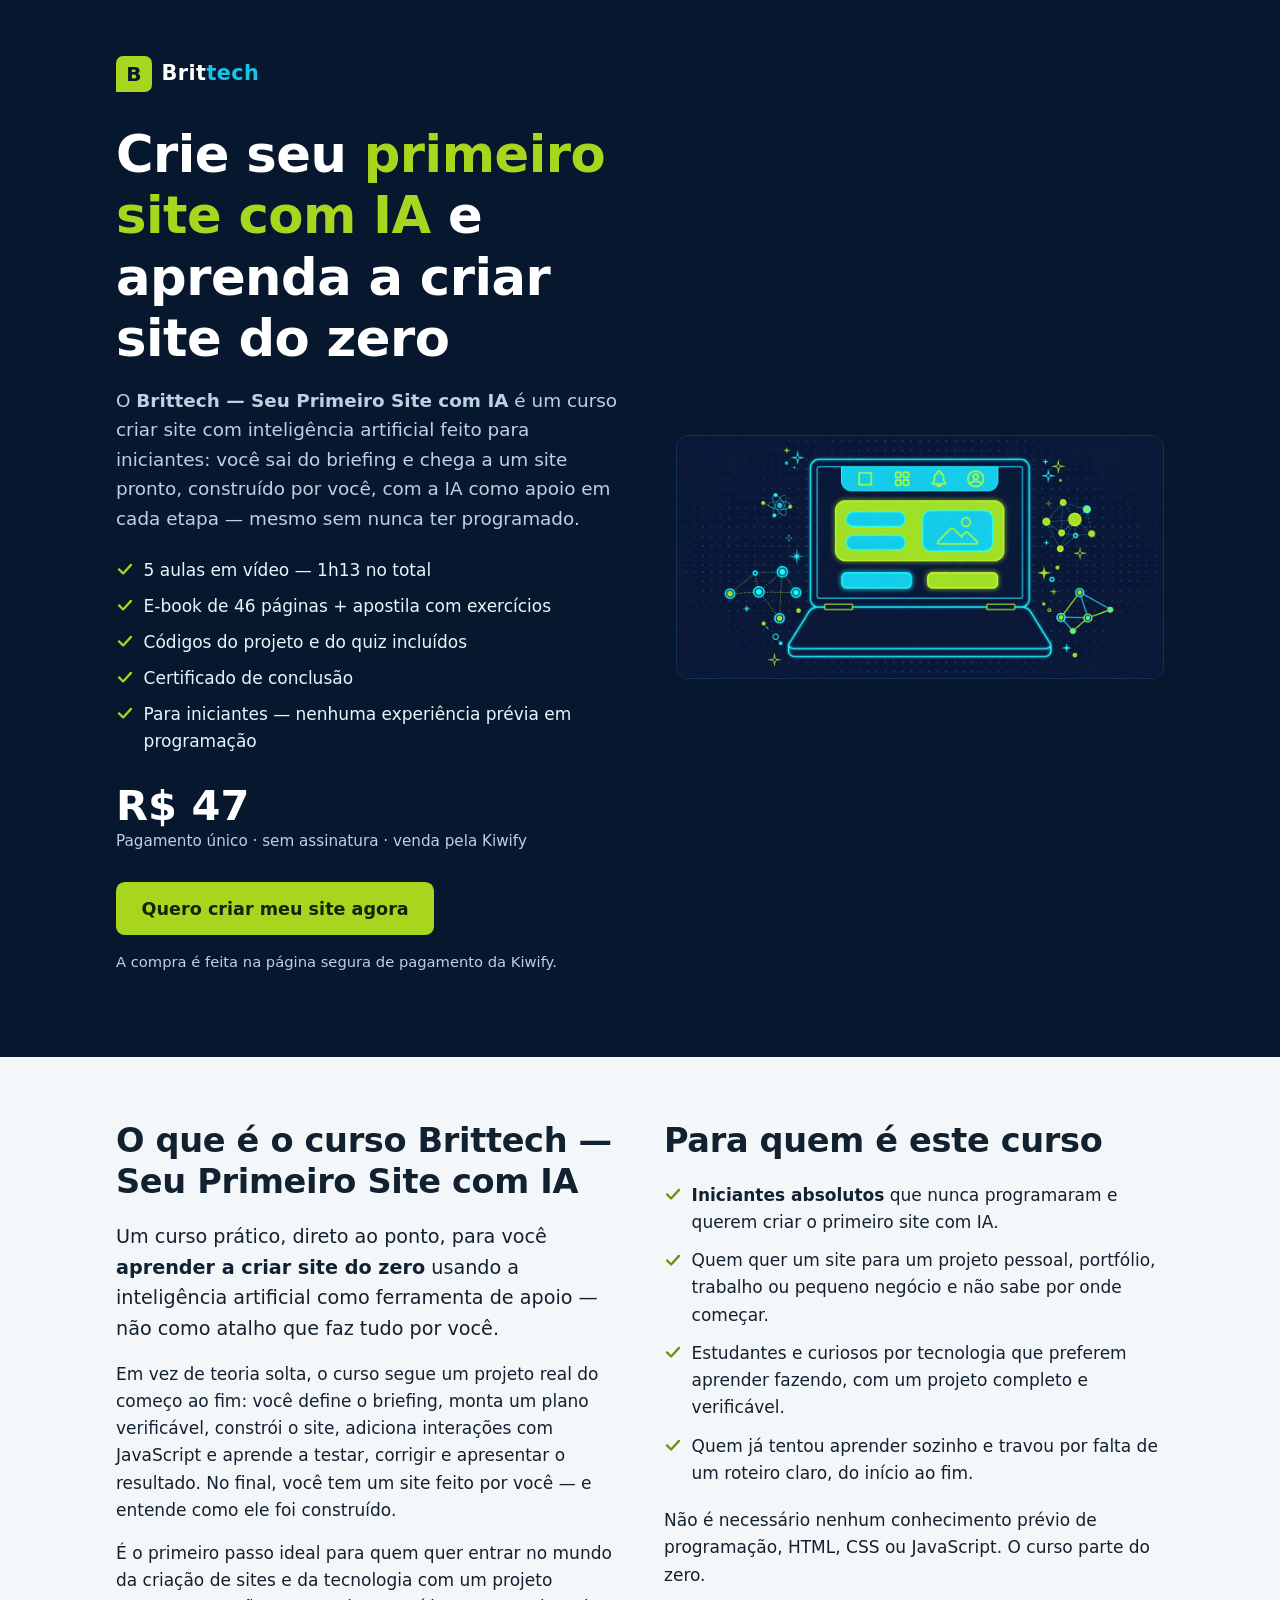
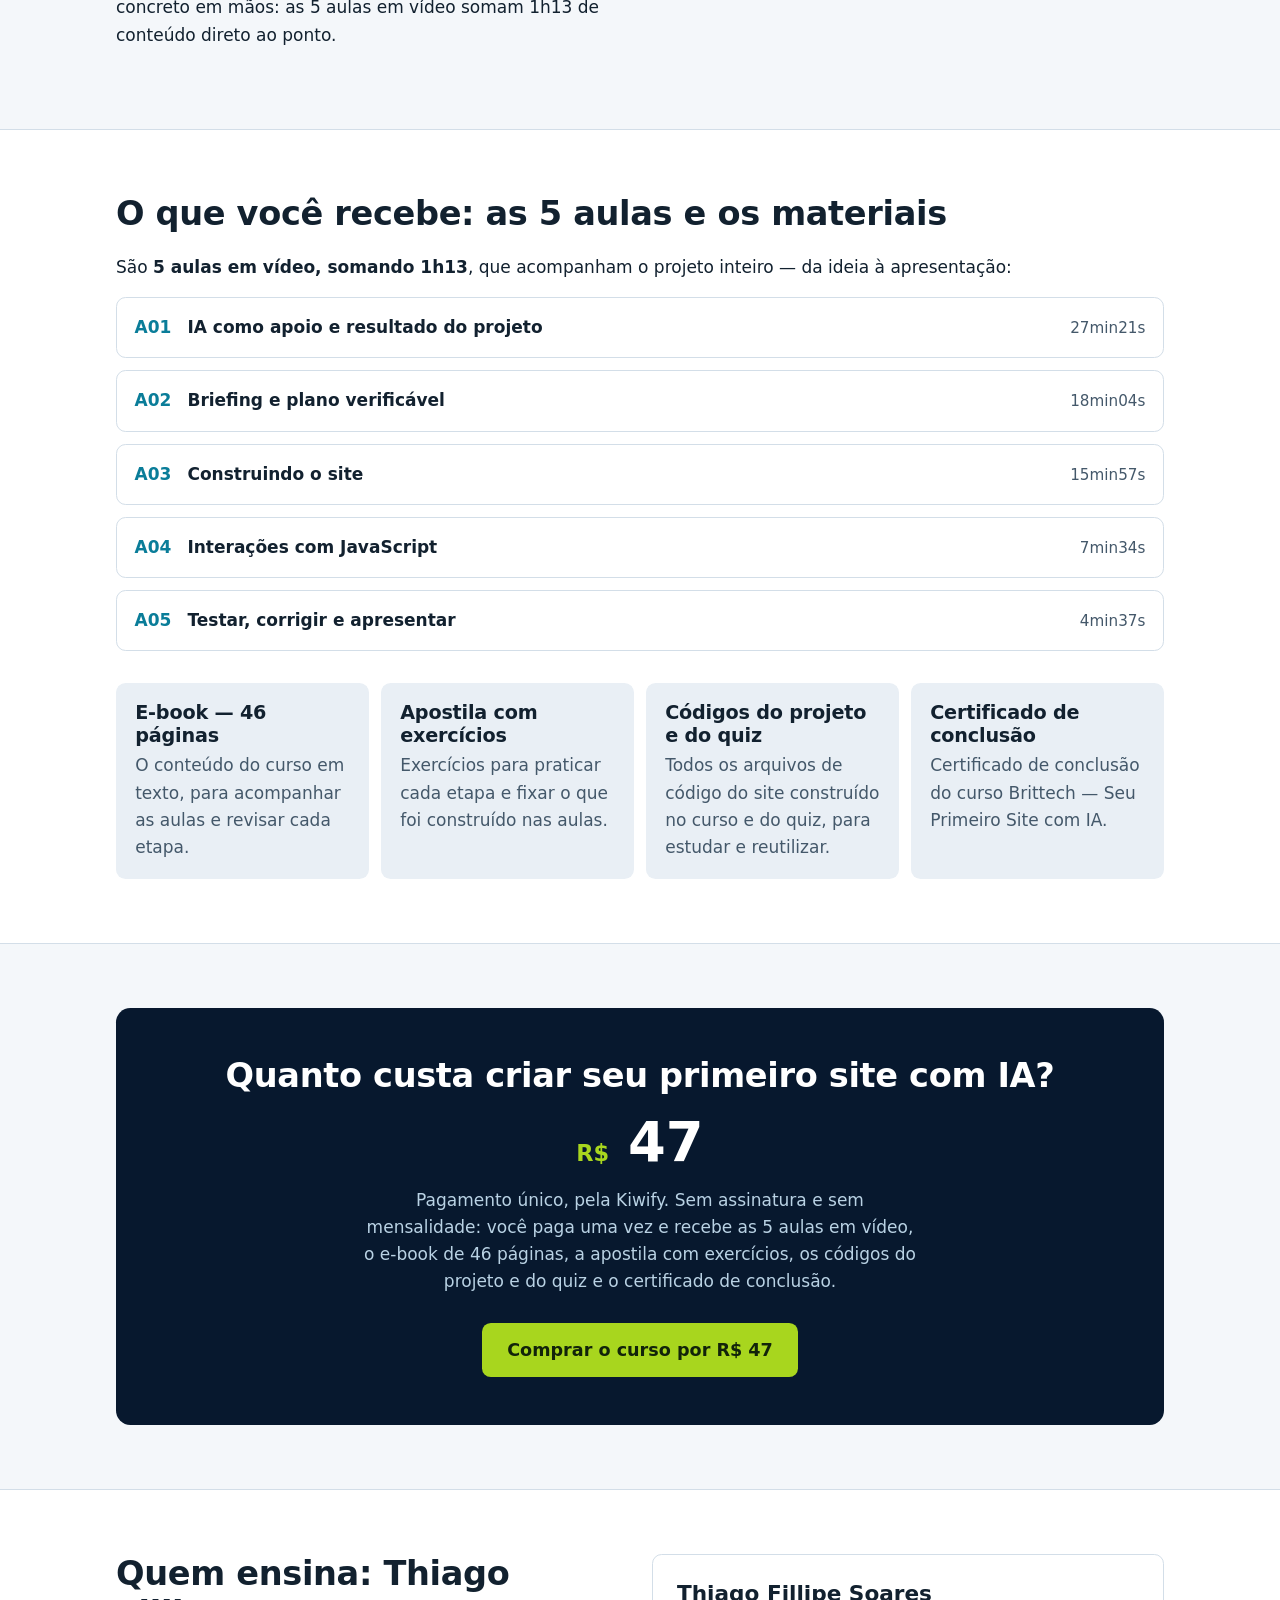
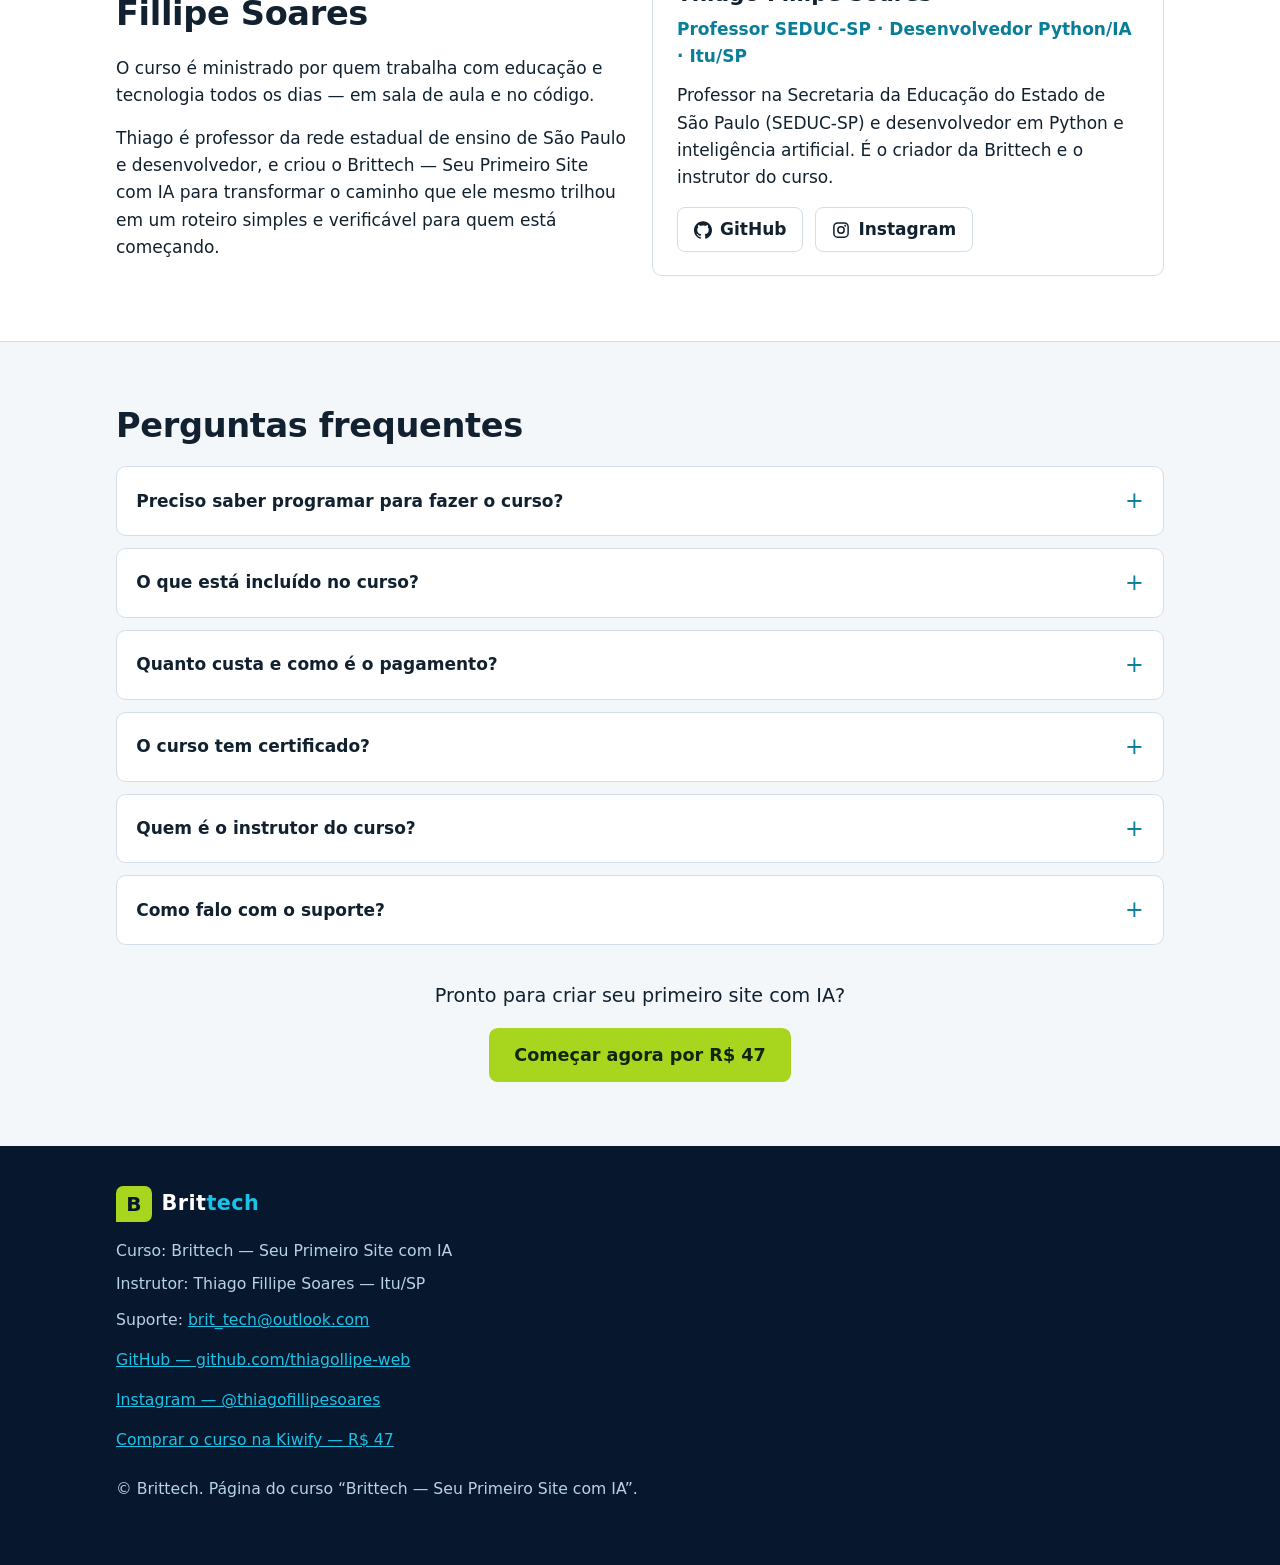
==== index.html @ edf24a14 "Add files via upload" ====
<!doctype html>
<html lang="pt-BR">
  <head>
    <meta charset="utf-8" />
    <meta name="viewport" content="width=device-width, initial-scale=1, viewport-fit=cover" />
    <title>Criar Primeiro Site com IA — Curso Brittech para Aprender a Criar Site do Zero | R$ 47</title>
    <meta name="description" content="Curso criar site com inteligência artificial para iniciantes: aprenda a criar seu primeiro site com IA do zero, com 5 aulas em vídeo, e-book, apostila, códigos e certificado. Pagamento único de R$ 47 na Kiwify." />
    <meta name="robots" content="index, follow" />
    <meta name="author" content="Thiago Fillipe Soares" />
    <meta name="keywords" content="criar primeiro site com IA, aprender a criar site do zero, curso criar site com inteligência artificial, curso de site para iniciantes, Brittech" />
    <link rel="canonical" href="https://thiagollipe-web.github.io/curso-brittech/" />
    <meta name="color-scheme" content="light dark" />
    <meta name="theme-color" content="#07182e" />

    <!-- Open Graph -->
    <meta property="og:type" content="website" />
    <meta property="og:locale" content="pt_BR" />
    <meta property="og:site_name" content="Brittech" />
    <meta property="og:title" content="Brittech — Seu Primeiro Site com IA | Aprenda a criar site do zero" />
    <meta property="og:description" content="Curso para iniciantes criarem o primeiro site com inteligência artificial: 5 aulas em vídeo (1h13), e-book de 46 páginas, apostila com exercícios, códigos do projeto e certificado. R$ 47, pagamento único." />
    <meta property="og:url" content="https://thiagollipe-web.github.io/curso-brittech/" />
    <meta property="og:image" content="https://thiagollipe-web.github.io/curso-brittech/assets/capa-curso.jpg" />
    <meta property="og:image:alt" content="Ilustração de um notebook exibindo um site construído com elementos em ciano e lima sobre fundo azul-marinho" />

    <!-- Twitter Card -->
    <meta name="twitter:card" content="summary_large_image" />
    <meta name="twitter:title" content="Brittech — Seu Primeiro Site com IA" />
    <meta name="twitter:description" content="Aprenda a criar seu primeiro site com IA do zero: 5 aulas em vídeo, e-book, apostila, códigos e certificado. R$ 47, pagamento único na Kiwify." />
    <meta name="twitter:image" content="https://thiagollipe-web.github.io/curso-brittech/assets/capa-curso.jpg" />

    <link rel="icon" href="data:," />

    <script type="application/ld+json">
    {
      "@context": "https://schema.org",
      "@type": "Course",
      "name": "Brittech — Seu Primeiro Site com IA",
      "description": "Curso criar site com inteligência artificial para iniciantes, sem experiência prévia em programação. Ensina a criar o primeiro site com IA do zero, do briefing à apresentação do projeto: 5 aulas em vídeo (1h13 no total), e-book de 46 páginas, apostila com exercícios, códigos do projeto e do quiz e certificado de conclusão.",
      "url": "https://thiagollipe-web.github.io/curso-brittech/",
      "inLanguage": "pt-BR",
      "provider": {
        "@type": "Organization",
        "name": "Brittech",
        "sameAs": "https://github.com/thiagollipe-web"
      },
      "hasCourseInstance": {
        "@type": "CourseInstance",
        "courseMode": "online",
        "instructor": {
          "@type": "Person",
          "name": "Thiago Fillipe Soares",
          "jobTitle": "Professor SEDUC-SP e desenvolvedor Python/IA",
          "address": {
            "@type": "PostalAddress",
            "addressLocality": "Itu",
            "addressRegion": "SP",
            "addressCountry": "BR"
          },
          "sameAs": [
            "https://github.com/thiagollipe-web",
            "https://www.instagram.com/thiagofillipesoares/"
          ]
        }
      },
      "offers": {
        "@type": "Offer",
        "url": "https://pay.kiwify.com.br/t1FxFTY",
        "price": "47.00",
        "priceCurrency": "BRL",
        "category": "Pagamento único"
      }
    }
    </script>
    <script type="application/ld+json">
    {
      "@context": "https://schema.org",
      "@type": "FAQPage",
      "mainEntity": [
        {
          "@type": "Question",
          "name": "Preciso saber programar para fazer o curso?",
          "acceptedAnswer": {
            "@type": "Answer",
            "text": "Não. O curso foi feito para iniciantes, sem experiência prévia em programação. Você aprende a criar seu primeiro site com IA do zero, passo a passo, do briefing até testar, corrigir e apresentar o projeto."
          }
        },
        {
          "@type": "Question",
          "name": "O que está incluído no curso?",
          "acceptedAnswer": {
            "@type": "Answer",
            "text": "5 aulas em vídeo (1h13 no total), e-book de 46 páginas, apostila com exercícios, os códigos do projeto e do quiz e certificado de conclusão."
          }
        },
        {
          "@type": "Question",
          "name": "Quanto custa e como é o pagamento?",
          "acceptedAnswer": {
            "@type": "Answer",
            "text": "O curso custa R$ 47, em pagamento único, pela plataforma Kiwify. Não é assinatura."
          }
        },
        {
          "@type": "Question",
          "name": "O curso tem certificado?",
          "acceptedAnswer": {
            "@type": "Answer",
            "text": "Sim. Ao concluir o curso, você recebe certificado de conclusão."
          }
        },
        {
          "@type": "Question",
          "name": "Quem é o instrutor do curso?",
          "acceptedAnswer": {
            "@type": "Answer",
            "text": "Thiago Fillipe Soares, professor da rede estadual de São Paulo (SEDUC-SP) e desenvolvedor em Python e inteligência artificial, de Itu/SP."
          }
        },
        {
          "@type": "Question",
          "name": "Como falo com o suporte?",
          "acceptedAnswer": {
            "@type": "Answer",
            "text": "Pelo e-mail brit_tech@outlook.com."
          }
        }
      ]
    }
    </script>

    <style>
      :root {
        --navy: #07182e;
        --navy-2: #0b2342;
        --navy-3: #103257;
        --cyan: #19c2e6;
        --cyan-dark: #0a7d99;
        --lime: #a8d61e;
        --lime-dark: #6d8f0d;
        --bg: #f4f7fa;
        --surface: #ffffff;
        --surface-2: #e9eff5;
        --ink: #12212f;
        --ink-soft: #44586a;
        --line: #d3dee8;
        --on-navy: #eaf4fb;
        --on-navy-soft: #b9d2e4;
        --focus: #ffbf47;
      }
      @media (prefers-color-scheme: dark) {
        :root {
          --bg: #050f1d;
          --surface: #0a1e38;
          --surface-2: #0e2a4c;
          --ink: #eaf4fb;
          --ink-soft: #a9c3d8;
          --line: #1d3d61;
        }
      }
      * { box-sizing: border-box; }
      html { scroll-behavior: smooth; }
      @media (prefers-reduced-motion: reduce) {
        html { scroll-behavior: auto; }
      }
      body {
        margin: 0;
        font-family: "Segoe UI", system-ui, -apple-system, Roboto, "Helvetica Neue", Arial, sans-serif;
        background: var(--bg);
        color: var(--ink);
        line-height: 1.6;
        font-size: 1.0625rem;
      }
      img { max-width: 100%; height: auto; display: block; }
      a { color: var(--cyan-dark); }
      @media (prefers-color-scheme: dark) {
        a { color: var(--cyan); }
      }
      a:focus-visible, summary:focus-visible {
        outline: 3px solid var(--focus);
        outline-offset: 2px;
      }
      .wrap { max-width: 68rem; margin: 0 auto; padding: 0 1.25rem; }
      section { padding: 3.25rem 0; }
      h1, h2, h3 { line-height: 1.2; letter-spacing: -0.01em; margin: 0 0 1rem; }
      h2 { font-size: 1.75rem; margin-bottom: 1.25rem; }
      h3 { font-size: 1.2rem; }
      p { margin: 0 0 1rem; }
      .lead { font-size: 1.2rem; }

      /* ---------- Hero ---------- */
      .hero {
        background: var(--navy);
        color: var(--on-navy);
        padding: 2.75rem 0 3.25rem;
      }
      .brand {
        display: flex; align-items: center; gap: 0.6rem;
        font-weight: 800; font-size: 1.3rem; letter-spacing: 0.02em;
        color: #fff; margin-bottom: 2rem;
      }
      .brand .mark {
        width: 2.25rem; height: 2.25rem; flex: none;
        display: grid; place-items: center;
        background: var(--lime); color: var(--navy);
        font-weight: 900; font-size: 1.25rem;
        border-radius: 0.45rem 0.45rem 0.45rem 0;
      }
      .brand .tech { color: var(--cyan); }
      .hero h1 {
        font-size: 2.35rem; font-weight: 800; color: #fff;
        max-width: 22ch;
      }
      .hero h1 .hl { color: var(--lime); }
      .hero .sub { color: var(--on-navy-soft); font-size: 1.15rem; max-width: 56ch; }
      .hero-grid { display: grid; gap: 2rem; }
      .hero figure { margin: 0; }
      .hero figure img {
        border-radius: 0.75rem;
        border: 1px solid var(--navy-3);
        width: 100%;
        height: auto;
        aspect-ratio: 2 / 1;
        object-fit: cover;
      }
      .facts {
        list-style: none; margin: 1.5rem 0; padding: 0;
        display: grid; gap: 0.55rem;
      }
      .facts li { display: flex; gap: 0.6rem; align-items: baseline; }
      .facts svg { flex: none; position: relative; top: 0.15rem; }
      .price-row {
        display: flex; flex-wrap: wrap; align-items: center; gap: 1rem 1.5rem;
        margin-top: 1.75rem;
      }
      .price { line-height: 1.1; }
      .price .value { font-size: 2.6rem; font-weight: 800; color: #fff; }
      .price .terms { display: block; color: var(--on-navy-soft); font-size: 0.95rem; margin-top: 0.25rem; }
      .btn {
        display: inline-flex; align-items: center; justify-content: center; gap: 0.5rem;
        min-height: 3.25rem; padding: 0.8rem 1.6rem;
        background: var(--lime); color: #12240a;
        font-weight: 700; font-size: 1.1rem; text-decoration: none;
        border-radius: 0.55rem; border: 0; cursor: pointer;
      }
      .btn:hover { background: #bde84a; }
      .btn.secondary {
        background: transparent; color: var(--cyan);
        border: 2px solid var(--cyan);
      }
      .btn.secondary:hover { background: rgba(25, 194, 230, 0.12); }
      .buy-note { color: var(--on-navy-soft); font-size: 0.92rem; margin-top: 0.9rem; }

      /* ---------- Generic sections ---------- */
      .alt { background: var(--surface); border-top: 1px solid var(--line); border-bottom: 1px solid var(--line); }
      .two-col { display: grid; gap: 2rem; }
      .check-list { list-style: none; margin: 0; padding: 0; display: grid; gap: 0.7rem; }
      .check-list li { display: flex; gap: 0.6rem; align-items: baseline; }
      .check-list svg { flex: none; position: relative; top: 0.15rem; }

      /* Lessons */
      .lessons { list-style: none; margin: 0 0 2rem; padding: 0; display: grid; gap: 0.75rem; }
      .lessons li {
        display: flex; gap: 1rem; align-items: baseline;
        background: var(--surface); border: 1px solid var(--line);
        border-radius: 0.6rem; padding: 1rem 1.1rem;
      }
      .lessons .code {
        font-weight: 800; color: var(--cyan-dark); white-space: nowrap;
        font-variant-numeric: tabular-nums;
      }
      @media (prefers-color-scheme: dark) { .lessons .code { color: var(--cyan); } }
      .lessons .title { font-weight: 600; }
      .lessons .time {
        margin-left: auto; white-space: nowrap; color: var(--ink-soft);
        font-variant-numeric: tabular-nums; font-size: 0.95rem;
      }
      .includes { display: grid; gap: 0.75rem; grid-template-columns: 1fr; }
      .include-item {
        background: var(--surface-2); border-radius: 0.6rem; padding: 1.1rem 1.2rem;
      }
      .include-item h3 { margin-bottom: 0.35rem; }
      .include-item p { margin: 0; color: var(--ink-soft); }

      /* Price block */
      .price-block {
        background: var(--navy); color: var(--on-navy);
        border-radius: 0.9rem; padding: 2.25rem 1.5rem; text-align: center;
      }
      .price-block h2 { color: #fff; }
      .price-block .big { font-size: 3.4rem; font-weight: 800; color: #fff; line-height: 1; }
      .price-block .big small { font-size: 1.4rem; font-weight: 700; color: var(--lime); }
      .price-block p { color: var(--on-navy-soft); max-width: 52ch; margin-left: auto; margin-right: auto; }
      .price-block .btn { margin-top: 0.75rem; }

      /* Instructor */
      .instructor { display: grid; gap: 1.5rem; }
      .instructor .who {
        background: var(--surface); border: 1px solid var(--line);
        border-radius: 0.6rem; padding: 1.4rem 1.5rem;
      }
      .instructor .name { font-size: 1.35rem; font-weight: 800; margin-bottom: 0.25rem; }
      .instructor .role { color: var(--cyan-dark); font-weight: 600; margin-bottom: 0.75rem; }
      @media (prefers-color-scheme: dark) { .instructor .role { color: var(--cyan); } }
      .social-links { display: flex; flex-wrap: wrap; gap: 0.75rem; margin-top: 1rem; }
      .social-links a {
        display: inline-flex; align-items: center; gap: 0.5rem;
        min-height: 2.75rem; padding: 0.5rem 1rem;
        border: 1.5px solid var(--line); border-radius: 0.5rem;
        text-decoration: none; font-weight: 600; color: var(--ink);
        background: var(--surface);
      }

      /* FAQ */
      .faq details {
        background: var(--surface); border: 1px solid var(--line);
        border-radius: 0.6rem; margin-bottom: 0.75rem;
      }
      .faq summary {
        cursor: pointer; font-weight: 700; padding: 1rem 1.2rem;
        min-height: 3rem; display: flex; align-items: center;
        list-style: none;
      }
      .faq summary::-webkit-details-marker { display: none; }
      .faq summary::after {
        content: "+"; margin-left: auto; font-size: 1.4rem; font-weight: 400;
        color: var(--cyan-dark); padding-left: 1rem;
      }
      @media (prefers-color-scheme: dark) { .faq summary::after { color: var(--cyan); } }
      .faq details[open ] summary::after { content: "–"; }
      .faq .answer { padding: 0 1.2rem 1.1rem; color: var(--ink-soft); }
      .faq .answer p { margin: 0; }

      /* Footer */
      footer {
        background: var(--navy); color: var(--on-navy-soft);
        padding: 2.5rem 0 3rem; font-size: 0.98rem;
      }
      footer .brand { margin-bottom: 1rem; }
      footer a { color: var(--cyan); }
      footer ul { list-style: none; margin: 0 0 1.25rem; padding: 0; display: grid; gap: 0.5rem; }
      footer li a { display: inline-flex; align-items: center; min-height: 2rem; }

      @media (min-width: 48rem) {
        section { padding: 4rem 0; }
        h2 { font-size: 2.1rem; }
        .hero { padding: 3.5rem 0 4.25rem; }
        .hero h1 { font-size: 3.2rem; }
        .hero-grid { grid-template-columns: 1.05fr 1fr; align-items: center; gap: 3rem; }
        .two-col { grid-template-columns: 1fr 1fr; gap: 3rem; }
        .includes { grid-template-columns: repeat(2, 1fr); }
        .instructor { grid-template-columns: 1fr 1fr; align-items: start; }
        .price-block { padding: 3rem 2rem; }
      }
      @media (min-width: 64rem) {
        .includes { grid-template-columns: repeat(4, 1fr); }
      }
    </style>
  </head>
  <body>
    <header class="hero">
      <div class="wrap">
        <p class="brand"><span class="mark" aria-hidden="true">B</span> Brit<span class="tech" style="margin-left:-0.6rem">tech</span></p>
        <div class="hero-grid">
          <div>
            <h1>Crie seu <span class="hl">primeiro site com IA</span> e aprenda a criar site do zero</h1>
            <p class="sub">O <strong>Brittech — Seu Primeiro Site com IA</strong> é um curso criar site com inteligência artificial feito para iniciantes: você sai do briefing e chega a um site pronto, construído por você, com a IA como apoio em cada etapa — mesmo sem nunca ter programado.</p>
            <ul class="facts">
              <li>
                <svg width="18" height="18" viewBox="0 0 24 24" fill="none" aria-hidden="true"><path d="M4 12.5 9.5 18 20 6.5" stroke="#a8d61e" stroke-width="3" stroke-linecap="round" stroke-linejoin="round"/></svg>
                <span>5 aulas em vídeo — 1h13 no total</span>
              </li>
              <li>
                <svg width="18" height="18" viewBox="0 0 24 24" fill="none" aria-hidden="true"><path d="M4 12.5 9.5 18 20 6.5" stroke="#a8d61e" stroke-width="3" stroke-linecap="round" stroke-linejoin="round"/></svg>
                <span>E-book de 46 páginas + apostila com exercícios</span>
              </li>
              <li>
                <svg width="18" height="18" viewBox="0 0 24 24" fill="none" aria-hidden="true"><path d="M4 12.5 9.5 18 20 6.5" stroke="#a8d61e" stroke-width="3" stroke-linecap="round" stroke-linejoin="round"/></svg>
                <span>Códigos do projeto e do quiz incluídos</span>
              </li>
              <li>
                <svg width="18" height="18" viewBox="0 0 24 24" fill="none" aria-hidden="true"><path d="M4 12.5 9.5 18 20 6.5" stroke="#a8d61e" stroke-width="3" stroke-linecap="round" stroke-linejoin="round"/></svg>
                <span>Certificado de conclusão</span>
              </li>
              <li>
                <svg width="18" height="18" viewBox="0 0 24 24" fill="none" aria-hidden="true"><path d="M4 12.5 9.5 18 20 6.5" stroke="#a8d61e" stroke-width="3" stroke-linecap="round" stroke-linejoin="round"/></svg>
                <span>Para iniciantes — nenhuma experiência prévia em programação</span>
              </li>
            </ul>
            <div class="price-row">
              <p class="price">
                <span class="value">R$ 47</span>
                <span class="terms">Pagamento único · sem assinatura · venda pela Kiwify</span>
              </p>
              <a class="btn" href="https://pay.kiwify.com.br/t1FxFTY" rel="noopener">Quero criar meu site agora</a>
            </div>
            <p class="buy-note">A compra é feita na página segura de pagamento da Kiwify.</p>
          </div>
          <figure>
            <img src="[data-uri]" alt="Ilustração de um notebook exibindo a estrutura de um site, com elementos em ciano e lima sobre fundo azul-marinho" fetchpriority="high" />
          </figure>
        </div>
      </div>
    </header>

    <main>
      <section aria-labelledby="o-que-e">
        <div class="wrap two-col">
          <div>
            <h2 id="o-que-e">O que é o curso Brittech — Seu Primeiro Site com IA</h2>
            <p class="lead">Um curso prático, direto ao ponto, para você <strong>aprender a criar site do zero</strong> usando a inteligência artificial como ferramenta de apoio — não como atalho que faz tudo por você.</p>
            <p>Em vez de teoria solta, o curso segue um projeto real do começo ao fim: você define o briefing, monta um plano verificável, constrói o site, adiciona interações com JavaScript e aprende a testar, corrigir e apresentar o resultado. No final, você tem um site feito por você — e entende como ele foi construído.</p>
            <p>É o primeiro passo ideal para quem quer entrar no mundo da criação de sites e da tecnologia com um projeto concreto em mãos: as 5 aulas em vídeo somam 1h13 de conteúdo direto ao ponto.</p>
          </div>
          <div>
            <h2 id="para-quem">Para quem é este curso</h2>
            <ul class="check-list">
              <li>
                <svg width="18" height="18" viewBox="0 0 24 24" fill="none" aria-hidden="true"><path d="M4 12.5 9.5 18 20 6.5" stroke="#6d8f0d" stroke-width="3" stroke-linecap="round" stroke-linejoin="round"/></svg>
                <span><strong>Iniciantes absolutos</strong> que nunca programaram e querem criar o primeiro site com IA.</span>
              </li>
              <li>
                <svg width="18" height="18" viewBox="0 0 24 24" fill="none" aria-hidden="true"><path d="M4 12.5 9.5 18 20 6.5" stroke="#6d8f0d" stroke-width="3" stroke-linecap="round" stroke-linejoin="round"/></svg>
                <span>Quem quer um site para um projeto pessoal, portfólio, trabalho ou pequeno negócio e não sabe por onde começar.</span>
              </li>
              <li>
                <svg width="18" height="18" viewBox="0 0 24 24" fill="none" aria-hidden="true"><path d="M4 12.5 9.5 18 20 6.5" stroke="#6d8f0d" stroke-width="3" stroke-linecap="round" stroke-linejoin="round"/></svg>
                <span>Estudantes e curiosos por tecnologia que preferem aprender fazendo, com um projeto completo e verificável.</span>
              </li>
              <li>
                <svg width="18" height="18" viewBox="0 0 24 24" fill="none" aria-hidden="true"><path d="M4 12.5 9.5 18 20 6.5" stroke="#6d8f0d" stroke-width="3" stroke-linecap="round" stroke-linejoin="round"/></svg>
                <span>Quem já tentou aprender sozinho e travou por falta de um roteiro claro, do início ao fim.</span>
              </li>
            </ul>
            <p style="margin-top:1.25rem">Não é necessário nenhum conhecimento prévio de programação, HTML, CSS ou JavaScript. O curso parte do zero.</p>
          </div>
        </div>
      </section>

      <section class="alt" aria-labelledby="conteudo">
        <div class="wrap">
          <h2 id="conteudo">O que você recebe: as 5 aulas e os materiais</h2>
          <p>São <strong>5 aulas em vídeo, somando 1h13</strong>, que acompanham o projeto inteiro — da ideia à apresentação:</p>
          <ol class="lessons">
            <li>
              <span class="code">A01</span>
              <span class="title">IA como apoio e resultado do projeto</span>
              <span class="time">27min21s</span>
            </li>
            <li>
              <span class="code">A02</span>
              <span class="title">Briefing e plano verificável</span>
              <span class="time">18min04s</span>
            </li>
            <li>
              <span class="code">A03</span>
              <span class="title">Construindo o site</span>
              <span class="time">15min57s</span>
            </li>
            <li>
              <span class="code">A04</span>
              <span class="title">Interações com JavaScript</span>
              <span class="time">7min34s</span>
            </li>
            <li>
              <span class="code">A05</span>
              <span class="title">Testar, corrigir e apresentar</span>
              <span class="time">4min37s</span>
            </li>
          </ol>
          <div class="includes">
            <div class="include-item">
              <h3>E-book — 46 páginas</h3>
              <p>O conteúdo do curso em texto, para acompanhar as aulas e revisar cada etapa.</p>
            </div>
            <div class="include-item">
              <h3>Apostila com exercícios</h3>
              <p>Exercícios para praticar cada etapa e fixar o que foi construído nas aulas.</p>
            </div>
            <div class="include-item">
              <h3>Códigos do projeto e do quiz</h3>
              <p>Todos os arquivos de código do site construído no curso e do quiz, para estudar e reutilizar.</p>
            </div>
            <div class="include-item">
              <h3>Certificado de conclusão</h3>
              <p>Certificado de conclusão do curso Brittech — Seu Primeiro Site com IA.</p>
            </div>
          </div>
        </div>
      </section>

      <section aria-labelledby="preco">
        <div class="wrap">
          <div class="price-block">
            <h2 id="preco">Quanto custa criar seu primeiro site com IA?</h2>
            <p class="big"><small>R$</small> 47</p>
            <p>Pagamento único, pela Kiwify. Sem assinatura e sem mensalidade: você paga uma vez e recebe as 5 aulas em vídeo, o e-book de 46 páginas, a apostila com exercícios, os códigos do projeto e do quiz e o certificado de conclusão.</p>
            <a class="btn" href="https://pay.kiwify.com.br/t1FxFTY" rel="noopener">Comprar o curso por R$ 47</a>
          </div>
        </div>
      </section>

      <section class="alt" aria-labelledby="instrutor">
        <div class="wrap instructor">
          <div>
            <h2 id="instrutor">Quem ensina: Thiago Fillipe Soares</h2>
            <p>O curso é ministrado por quem trabalha com educação e tecnologia todos os dias — em sala de aula e no código.</p>
            <p>Thiago é professor da rede estadual de ensino de São Paulo e desenvolvedor, e criou o Brittech — Seu Primeiro Site com IA para transformar o caminho que ele mesmo trilhou em um roteiro simples e verificável para quem está começando.</p>
          </div>
          <div class="who">
            <p class="name">Thiago Fillipe Soares</p>
            <p class="role">Professor SEDUC-SP · Desenvolvedor Python/IA · Itu/SP</p>
            <p>Professor na Secretaria da Educação do Estado de São Paulo (SEDUC-SP) e desenvolvedor em Python e inteligência artificial. É o criador da Brittech e o instrutor do curso.</p>
            <div class="social-links">
              <a href="https://github.com/thiagollipe-web" rel="noopener">
                <svg width="18" height="18" viewBox="0 0 24 24" fill="currentColor" aria-hidden="true"><path d="M12 .297c-6.63 0-12 5.373-12 12 0 5.303 3.438 9.8 8.205 11.385.6.113.82-.258.82-.577 0-.285-.01-1.04-.015-2.04-3.338.724-4.042-1.61-4.042-1.61C4.422 18.07 3.633 17.7 3.633 17.7c-1.087-.744.084-.729.084-.729 1.205.084 1.838 1.236 1.838 1.236 1.07 1.835 2.809 1.305 3.495.998.108-.776.417-1.305.76-1.605-2.665-.3-5.466-1.332-5.466-5.93 0-1.31.465-2.38 1.235-3.22-.135-.303-.54-1.523.105-3.176 0 0 1.005-.322 3.3 1.23.96-.267 1.98-.399 3-.405 1.02.006 2.04.138 3 .405 2.28-1.552 3.285-1.23 3.285-1.23.645 1.653.24 2.873.12 3.176.765.84 1.23 1.91 1.23 3.22 0 4.61-2.805 5.625-5.475 5.92.42.36.81 1.096.81 2.22 0 1.606-.015 2.896-.015 3.286 0 .315.21.69.825.57C20.565 22.092 24 17.592 24 12.297c0-6.627-5.373-12-12-12"/></svg>
                GitHub
              </a>
              <a href="https://www.instagram.com/thiagofillipesoares/" rel="noopener">
                <svg width="18" height="18" viewBox="0 0 24 24" fill="none" stroke="currentColor" stroke-width="2" aria-hidden="true"><rect x="2.5" y="2.5" width="19" height="19" rx="5"/><circle cx="12" cy="12" r="4.2"/><circle cx="17.6" cy="6.4" r="1.3" fill="currentColor" stroke="none"/></svg>
                Instagram
              </a>
            </div>
          </div>
        </div>
      </section>

      <section class="faq" aria-labelledby="faq">
        <div class="wrap">
          <h2 id="faq">Perguntas frequentes</h2>

          <details>
            <summary>Preciso saber programar para fazer o curso?</summary>
            <div class="answer">
              <p>Não. O curso foi feito para iniciantes, sem experiência prévia em programação. Você aprende a criar seu primeiro site com IA do zero, passo a passo, do briefing até testar, corrigir e apresentar o projeto.</p>
            </div>
          </details>

          <details>
            <summary>O que está incluído no curso?</summary>
            <div class="answer">
              <p>5 aulas em vídeo (1h13 no total), e-book de 46 páginas, apostila com exercícios, os códigos do projeto e do quiz e certificado de conclusão.</p>
            </div>
          </details>

          <details>
            <summary>Quanto custa e como é o pagamento?</summary>
            <div class="answer">
              <p>O curso custa <strong>R$ 47</strong>, em pagamento único, pela plataforma Kiwify. Não é assinatura. Você pode comprar pela <a href="https://pay.kiwify.com.br/t1FxFTY" rel="noopener">página de pagamento da Kiwify</a>.</p>
            </div>
          </details>

          <details>
            <summary>O curso tem certificado?</summary>
            <div class="answer">
              <p>Sim. Ao concluir o curso, você recebe certificado de conclusão.</p>
            </div>
          </details>

          <details>
            <summary>Quem é o instrutor do curso?</summary>
            <div class="answer">
              <p>Thiago Fillipe Soares, professor da rede estadual de São Paulo (SEDUC-SP) e desenvolvedor em Python e inteligência artificial, de Itu/SP.</p>
            </div>
          </details>

          <details>
            <summary>Como falo com o suporte?</summary>
            <div class="answer">
              <p>Pelo e-mail <a href="mailto:brit_tech@outlook.com">brit_tech@outlook.com</a>.</p>
            </div>
          </details>

          <div style="text-align:center; margin-top:2.25rem">
            <p class="lead">Pronto para criar seu primeiro site com IA?</p>
            <a class="btn" style="background:var(--lime); color:#12240a" href="https://pay.kiwify.com.br/t1FxFTY" rel="noopener">Começar agora por R$ 47</a>
          </div>
        </div>
      </section>
    </main>

    <footer>
      <div class="wrap">
        <p class="brand"><span class="mark" aria-hidden="true">B</span> Brit<span class="tech" style="margin-left:-0.6rem">tech</span></p>
        <ul>
          <li>Curso: Brittech — Seu Primeiro Site com IA</li>
          <li>Instrutor: Thiago Fillipe Soares — Itu/SP</li>
          <li>Suporte: <a href="mailto:brit_tech@outlook.com">brit_tech@outlook.com</a></li>
          <li><a href="https://github.com/thiagollipe-web" rel="noopener">GitHub — github.com/thiagollipe-web</a></li>
          <li><a href="https://www.instagram.com/thiagofillipesoares/" rel="noopener">Instagram — @thiagofillipesoares</a></li>
          <li><a href="https://pay.kiwify.com.br/t1FxFTY" rel="noopener">Comprar o curso na Kiwify — R$ 47</a></li>
        </ul>
        <p>© Brittech. Página do curso “Brittech — Seu Primeiro Site com IA”.</p>
      </div>
    </footer>
  </body>
</html>
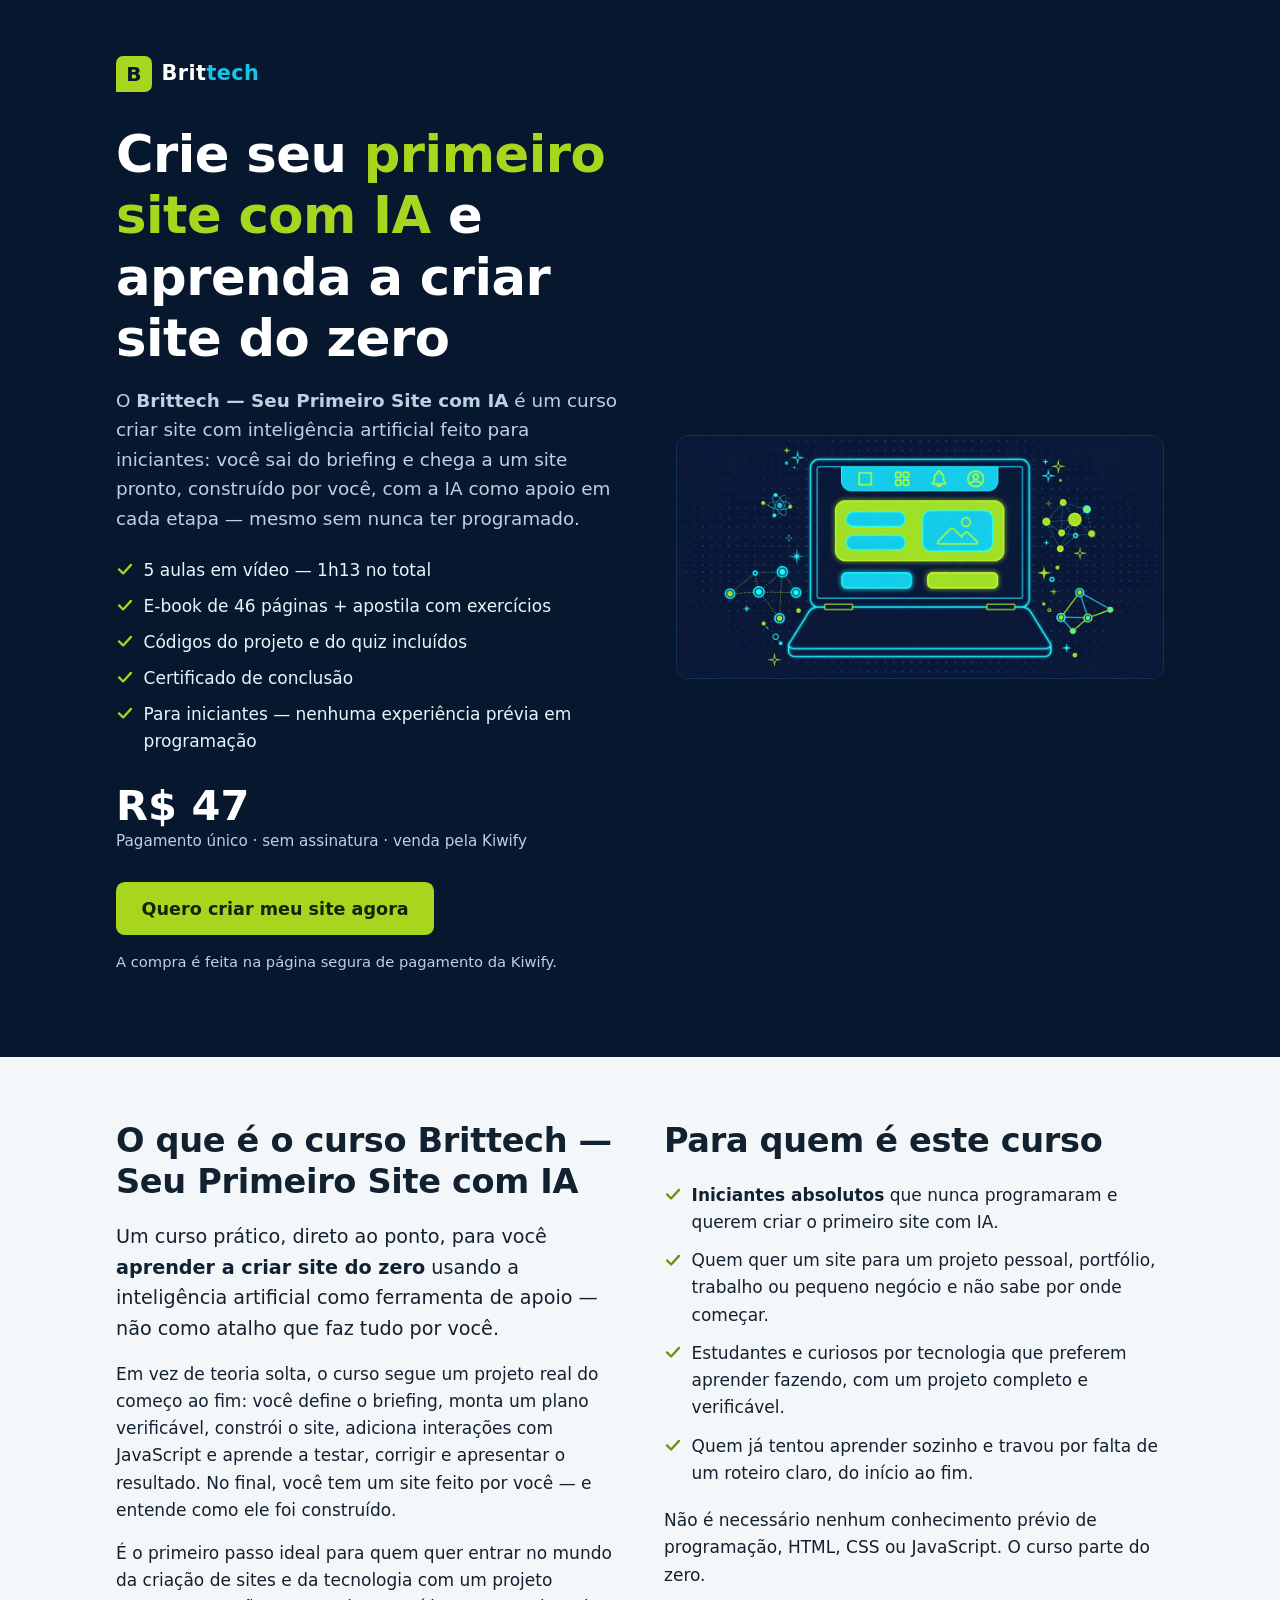
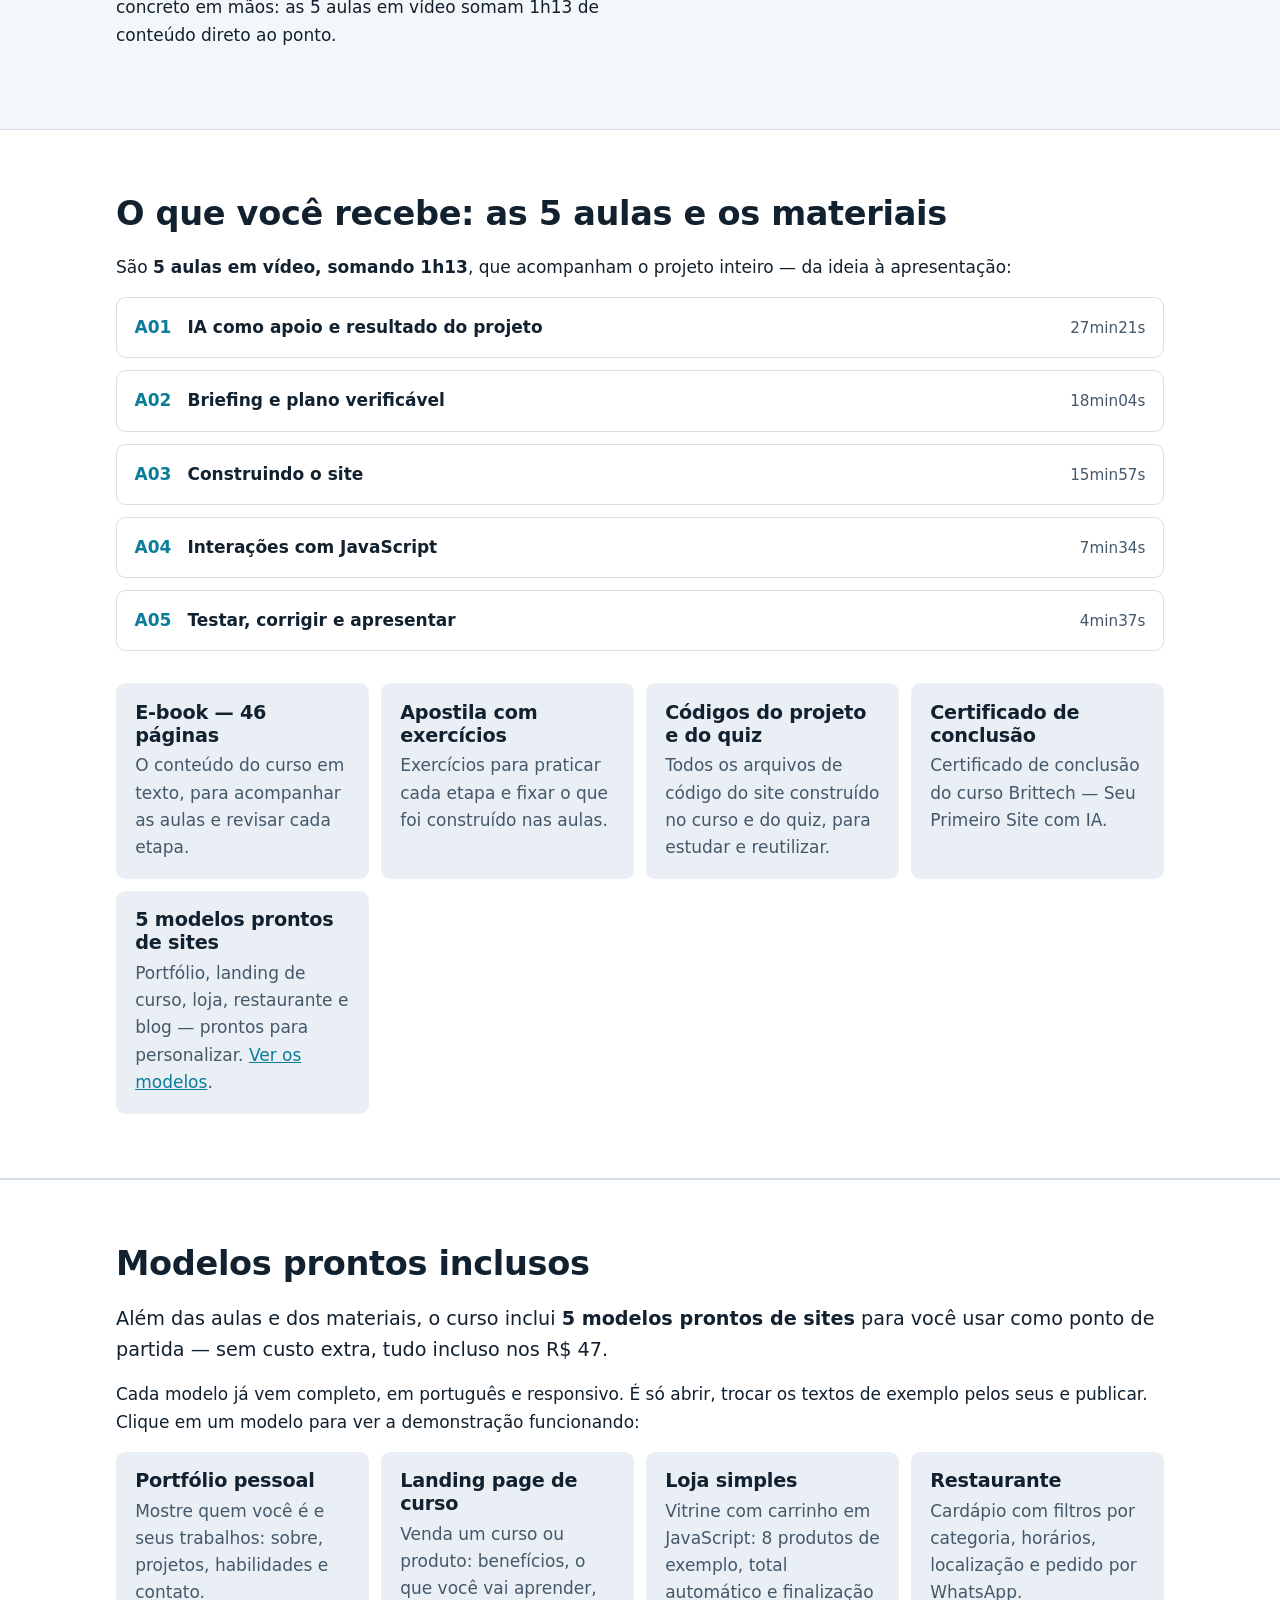
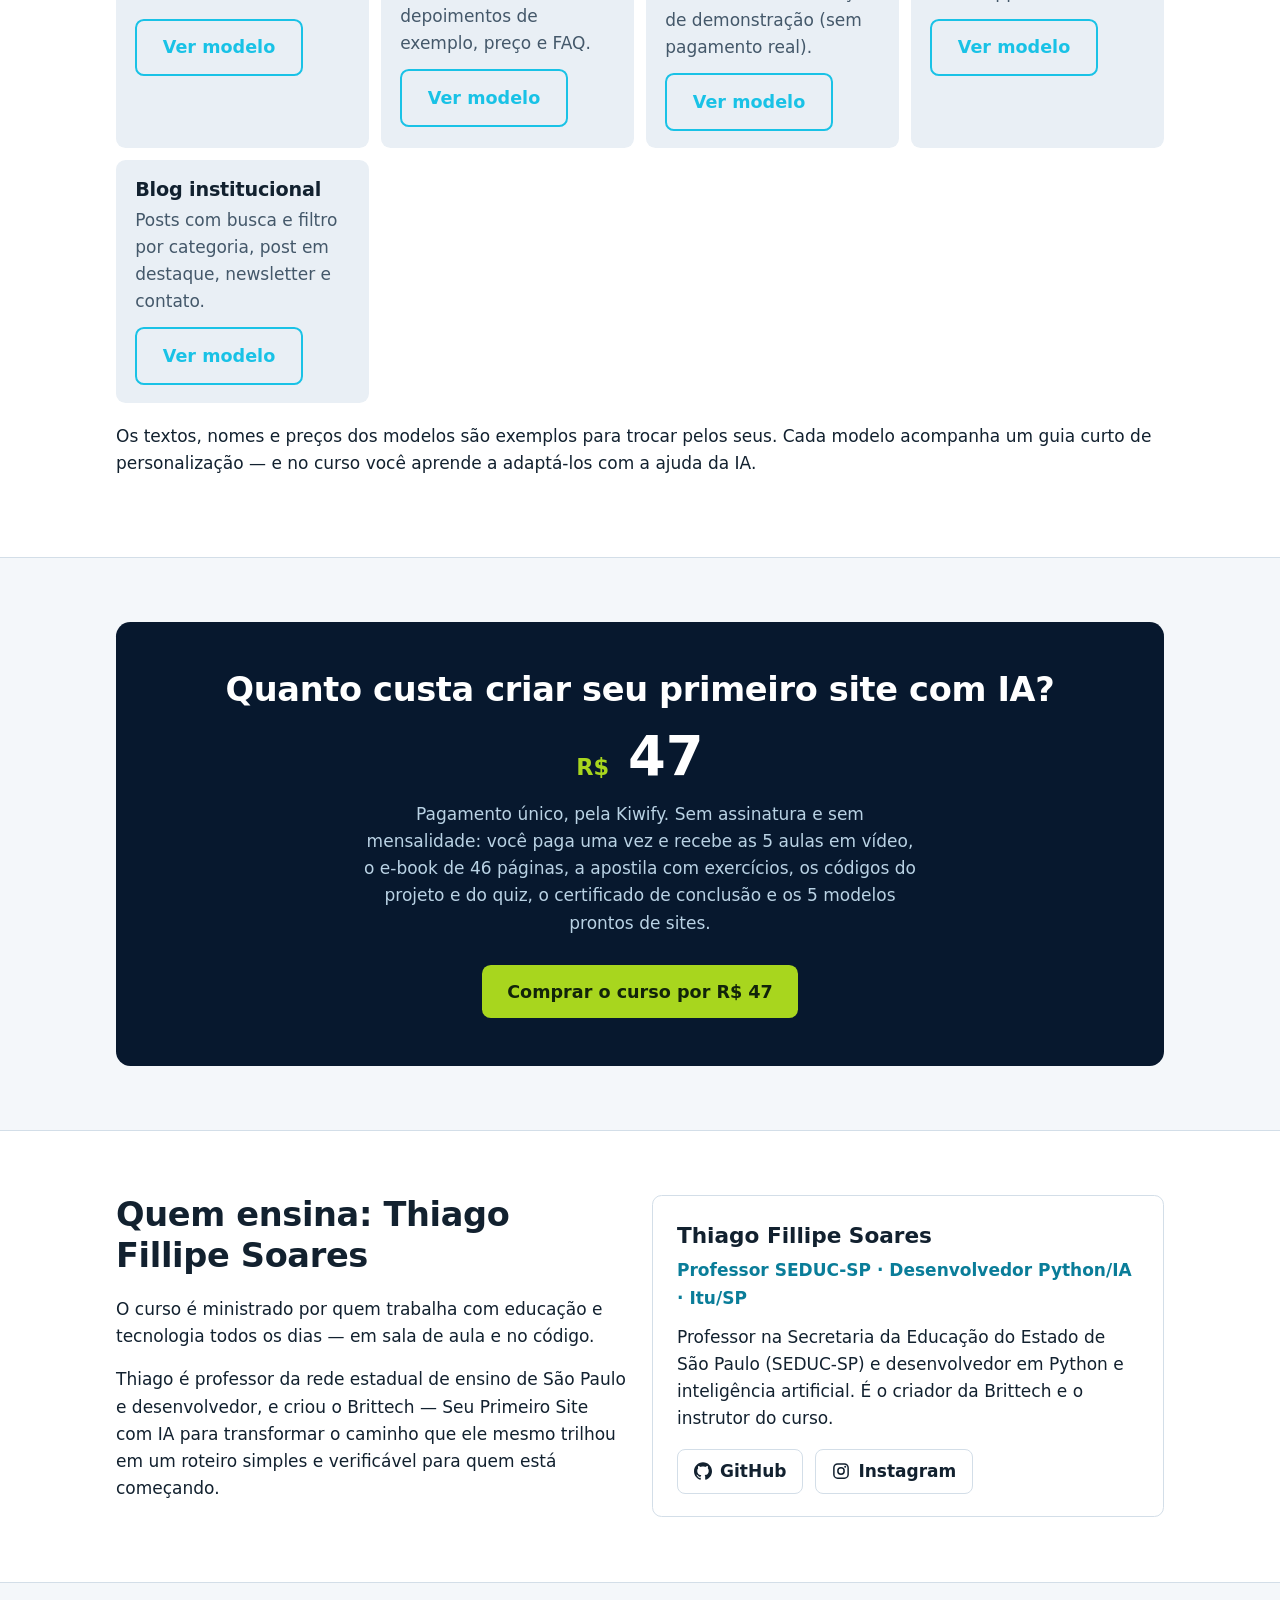
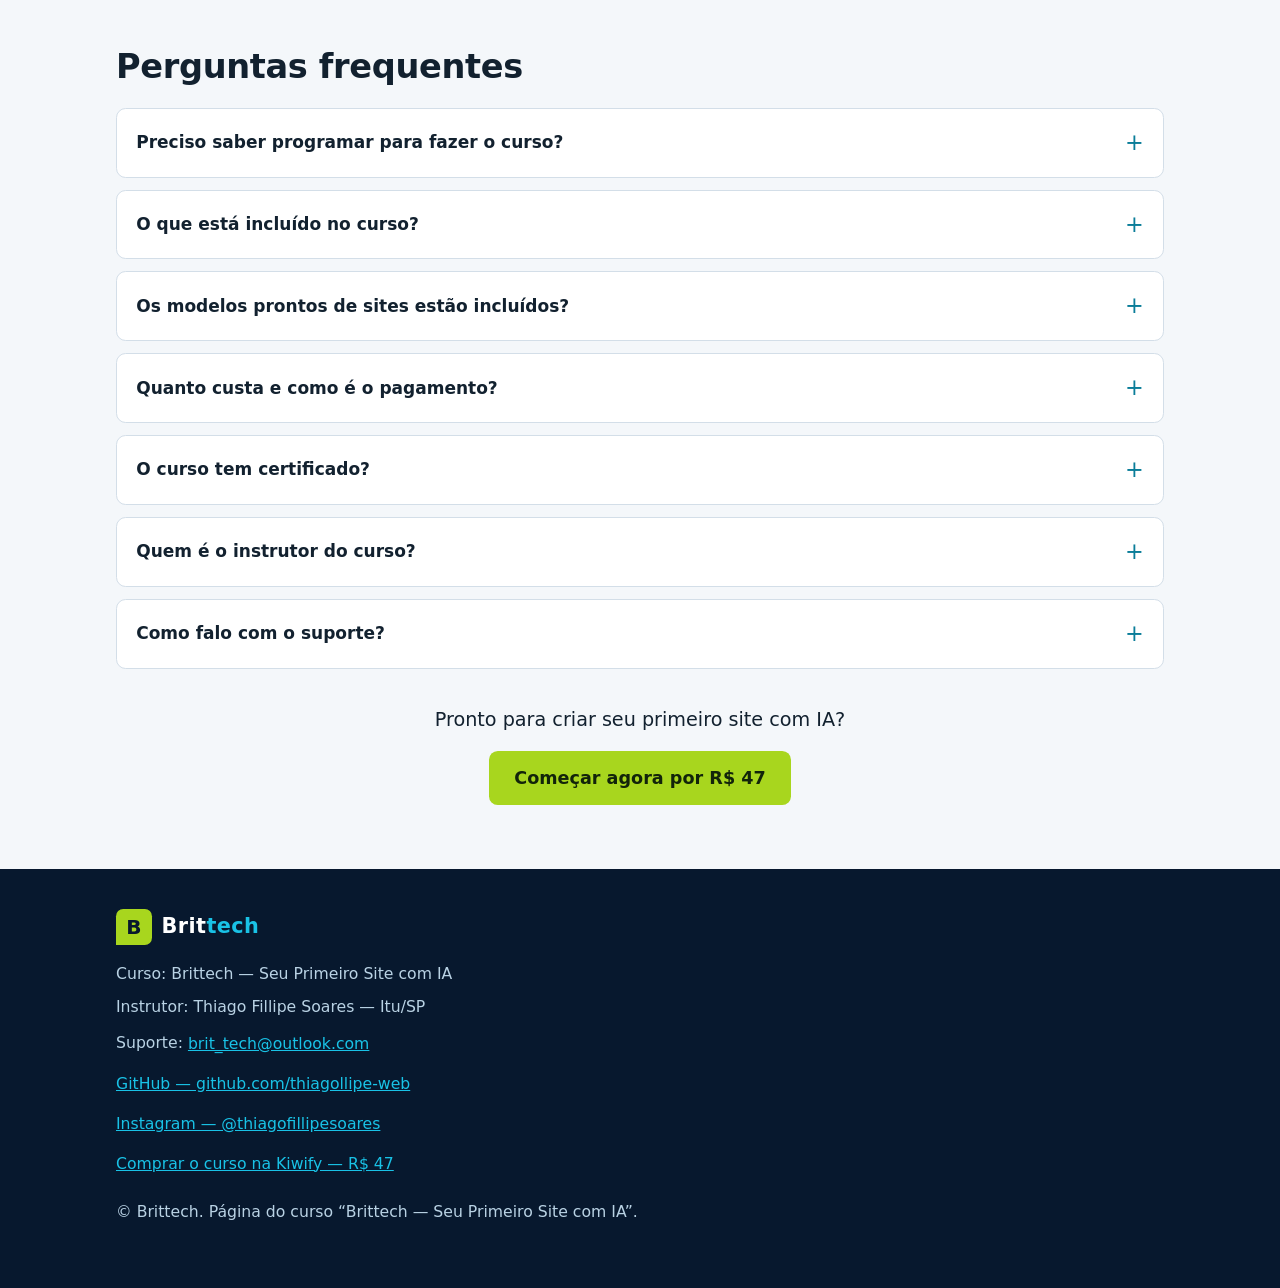
==== commit 6bbfe056: "Add files via upload" ====
--- a/index.html
+++ b/index.html
@@ -4,7 +4,7 @@
     <meta charset="utf-8" />
     <meta name="viewport" content="width=device-width, initial-scale=1, viewport-fit=cover" />
     <title>Criar Primeiro Site com IA — Curso Brittech para Aprender a Criar Site do Zero | R$ 47</title>
-    <meta name="description" content="Curso criar site com inteligência artificial para iniciantes: aprenda a criar seu primeiro site com IA do zero, com 5 aulas em vídeo, e-book, apostila, códigos e certificado. Pagamento único de R$ 47 na Kiwify." />
+    <meta name="description" content="Curso criar site com inteligência artificial para iniciantes: aprenda a criar seu primeiro site com IA do zero, com 5 aulas em vídeo, e-book, apostila, códigos, certificado e 5 modelos prontos de sites. Pagamento único de R$ 47 na Kiwify." />
     <meta name="robots" content="index, follow" />
     <meta name="author" content="Thiago Fillipe Soares" />
     <meta name="keywords" content="criar primeiro site com IA, aprender a criar site do zero, curso criar site com inteligência artificial, curso de site para iniciantes, Brittech" />
@@ -17,7 +17,7 @@
     <meta property="og:locale" content="pt_BR" />
     <meta property="og:site_name" content="Brittech" />
     <meta property="og:title" content="Brittech — Seu Primeiro Site com IA | Aprenda a criar site do zero" />
-    <meta property="og:description" content="Curso para iniciantes criarem o primeiro site com inteligência artificial: 5 aulas em vídeo (1h13), e-book de 46 páginas, apostila com exercícios, códigos do projeto e certificado. R$ 47, pagamento único." />
+    <meta property="og:description" content="Curso para iniciantes criarem o primeiro site com inteligência artificial: 5 aulas em vídeo (1h13), e-book de 46 páginas, apostila com exercícios, códigos do projeto, certificado e 5 modelos prontos de sites. R$ 47, pagamento único." />
     <meta property="og:url" content="https://thiagollipe-web.github.io/curso-brittech/" />
     <meta property="og:image" content="https://thiagollipe-web.github.io/curso-brittech/assets/capa-curso.jpg" />
     <meta property="og:image:alt" content="Ilustração de um notebook exibindo um site construído com elementos em ciano e lima sobre fundo azul-marinho" />
@@ -35,7 +35,7 @@
       "@context": "https://schema.org",
       "@type": "Course",
       "name": "Brittech — Seu Primeiro Site com IA",
-      "description": "Curso criar site com inteligência artificial para iniciantes, sem experiência prévia em programação. Ensina a criar o primeiro site com IA do zero, do briefing à apresentação do projeto: 5 aulas em vídeo (1h13 no total), e-book de 46 páginas, apostila com exercícios, códigos do projeto e do quiz e certificado de conclusão.",
+      "description": "Curso criar site com inteligência artificial para iniciantes, sem experiência prévia em programação. Ensina a criar o primeiro site com IA do zero, do briefing à apresentação do projeto: 5 aulas em vídeo (1h13 no total), e-book de 46 páginas, apostila com exercícios, códigos do projeto e do quiz, certificado de conclusão e 5 modelos prontos de sites (portfólio pessoal, landing page de curso, loja simples, restaurante e blog institucional) para usar como ponto de partida.",
       "url": "https://thiagollipe-web.github.io/curso-brittech/",
       "inLanguage": "pt-BR",
       "provider": {
@@ -89,7 +89,15 @@
           "name": "O que está incluído no curso?",
           "acceptedAnswer": {
             "@type": "Answer",
-            "text": "5 aulas em vídeo (1h13 no total), e-book de 46 páginas, apostila com exercícios, os códigos do projeto e do quiz e certificado de conclusão."
+            "text": "5 aulas em vídeo (1h13 no total), e-book de 46 páginas, apostila com exercícios, os códigos do projeto e do quiz, certificado de conclusão e 5 modelos prontos de sites (portfólio pessoal, landing page de curso, loja simples, restaurante e blog institucional)."
+          }
+        },
+        {
+          "@type": "Question",
+          "name": "Os modelos prontos de sites estão incluídos no curso?",
+          "acceptedAnswer": {
+            "@type": "Answer",
+            "text": "Sim. O curso inclui 5 modelos prontos de sites — portfólio pessoal, landing page de curso, loja simples, restaurante e blog institucional — para o aluno usar como ponto de partida, trocando os textos de exemplo pelos seus. Não há custo extra: os modelos fazem parte do curso de R$ 47."
           }
         },
         {
@@ -484,7 +492,47 @@
               <h3>Certificado de conclusão</h3>
               <p>Certificado de conclusão do curso Brittech — Seu Primeiro Site com IA.</p>
             </div>
-          </div>
+            <div class="include-item">
+              <h3>5 modelos prontos de sites</h3>
+              <p>Portfólio, landing de curso, loja, restaurante e blog — prontos para personalizar. <a href="#modelos">Ver os modelos</a>.</p>
+            </div>
+          </div>
+        </div>
+      </section>
+
+      <section class="alt" aria-labelledby="modelos">
+        <div class="wrap">
+          <h2 id="modelos">Modelos prontos inclusos</h2>
+          <p class="lead">Além das aulas e dos materiais, o curso inclui <strong>5 modelos prontos de sites</strong> para você usar como ponto de partida — sem custo extra, tudo incluso nos R$ 47.</p>
+          <p>Cada modelo já vem completo, em português e responsivo. É só abrir, trocar os textos de exemplo pelos seus e publicar. Clique em um modelo para ver a demonstração funcionando:</p>
+          <div class="includes">
+            <div class="include-item">
+              <h3>Portfólio pessoal</h3>
+              <p>Mostre quem você é e seus trabalhos: sobre, projetos, habilidades e contato.</p>
+              <p style="margin-top:0.75rem"><a class="btn secondary" href="modelos/portfolio-pessoal/">Ver modelo</a></p>
+            </div>
+            <div class="include-item">
+              <h3>Landing page de curso</h3>
+              <p>Venda um curso ou produto: benefícios, o que você vai aprender, depoimentos de exemplo, preço e FAQ.</p>
+              <p style="margin-top:0.75rem"><a class="btn secondary" href="modelos/landing-curso/">Ver modelo</a></p>
+            </div>
+            <div class="include-item">
+              <h3>Loja simples</h3>
+              <p>Vitrine com carrinho em JavaScript: 8 produtos de exemplo, total automático e finalização de demonstração (sem pagamento real).</p>
+              <p style="margin-top:0.75rem"><a class="btn secondary" href="modelos/loja-simples/">Ver modelo</a></p>
+            </div>
+            <div class="include-item">
+              <h3>Restaurante</h3>
+              <p>Cardápio com filtros por categoria, horários, localização e pedido por WhatsApp.</p>
+              <p style="margin-top:0.75rem"><a class="btn secondary" href="modelos/restaurante/">Ver modelo</a></p>
+            </div>
+            <div class="include-item">
+              <h3>Blog institucional</h3>
+              <p>Posts com busca e filtro por categoria, post em destaque, newsletter e contato.</p>
+              <p style="margin-top:0.75rem"><a class="btn secondary" href="modelos/blog-institucional/">Ver modelo</a></p>
+            </div>
+          </div>
+          <p style="margin-top:1.25rem">Os textos, nomes e preços dos modelos são exemplos para trocar pelos seus. Cada modelo acompanha um guia curto de personalização — e no curso você aprende a adaptá-los com a ajuda da IA.</p>
         </div>
       </section>
 
@@ -493,7 +541,7 @@
           <div class="price-block">
             <h2 id="preco">Quanto custa criar seu primeiro site com IA?</h2>
             <p class="big"><small>R$</small> 47</p>
-            <p>Pagamento único, pela Kiwify. Sem assinatura e sem mensalidade: você paga uma vez e recebe as 5 aulas em vídeo, o e-book de 46 páginas, a apostila com exercícios, os códigos do projeto e do quiz e o certificado de conclusão.</p>
+            <p>Pagamento único, pela Kiwify. Sem assinatura e sem mensalidade: você paga uma vez e recebe as 5 aulas em vídeo, o e-book de 46 páginas, a apostila com exercícios, os códigos do projeto e do quiz, o certificado de conclusão e os 5 modelos prontos de sites.</p>
             <a class="btn" href="https://pay.kiwify.com.br/t1FxFTY" rel="noopener">Comprar o curso por R$ 47</a>
           </div>
         </div>
@@ -538,7 +586,14 @@
           <details>
             <summary>O que está incluído no curso?</summary>
             <div class="answer">
-              <p>5 aulas em vídeo (1h13 no total), e-book de 46 páginas, apostila com exercícios, os códigos do projeto e do quiz e certificado de conclusão.</p>
+              <p>5 aulas em vídeo (1h13 no total), e-book de 46 páginas, apostila com exercícios, os códigos do projeto e do quiz, certificado de conclusão e 5 modelos prontos de sites (portfólio, landing de curso, loja, restaurante e blog).</p>
+            </div>
+          </details>
+
+          <details>
+            <summary>Os modelos prontos de sites estão incluídos?</summary>
+            <div class="answer">
+              <p>Sim. O curso inclui <strong>5 modelos prontos de sites</strong> — portfólio pessoal, landing page de curso, loja simples, restaurante e blog institucional — para você usar como ponto de partida, trocando os textos de exemplo pelos seus. Não há custo extra: os modelos fazem parte do curso de R$ 47. <a href="#modelos">Veja os modelos abaixo</a>.</p>
             </div>
           </details>
 
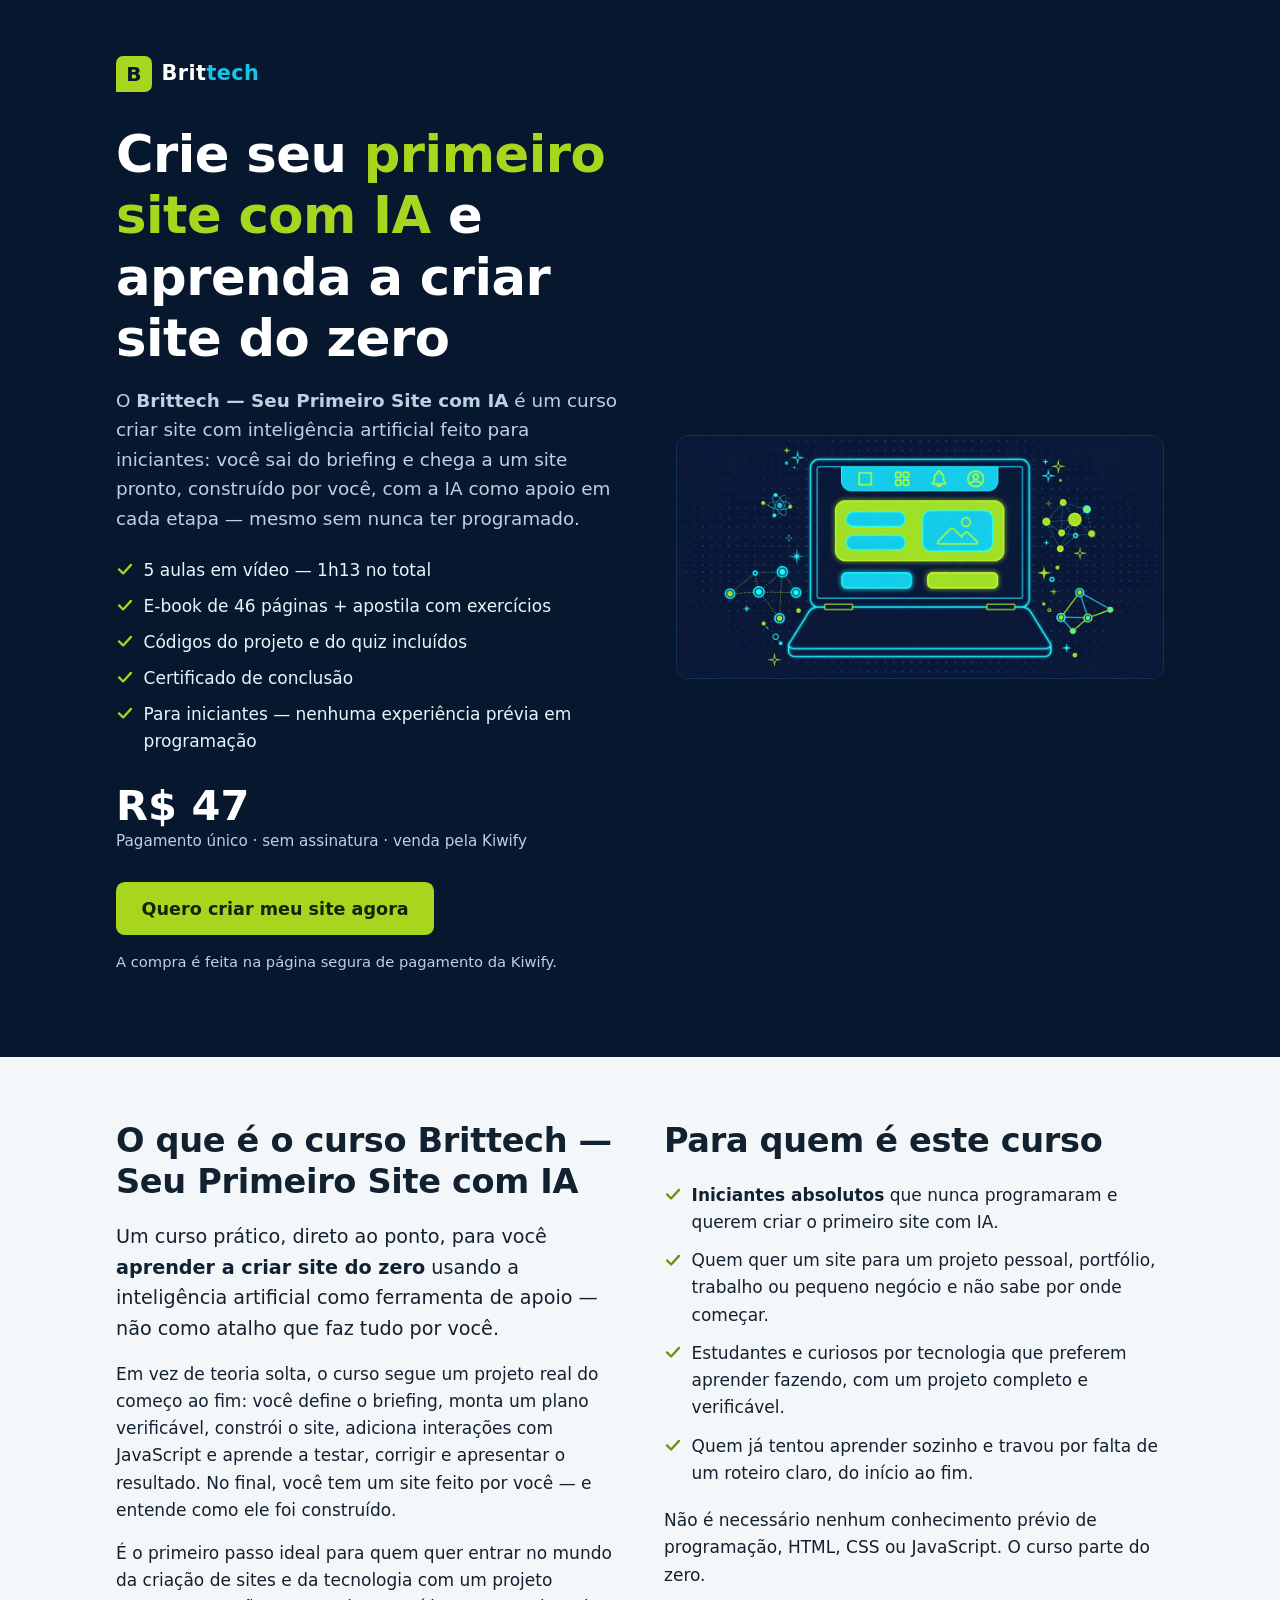
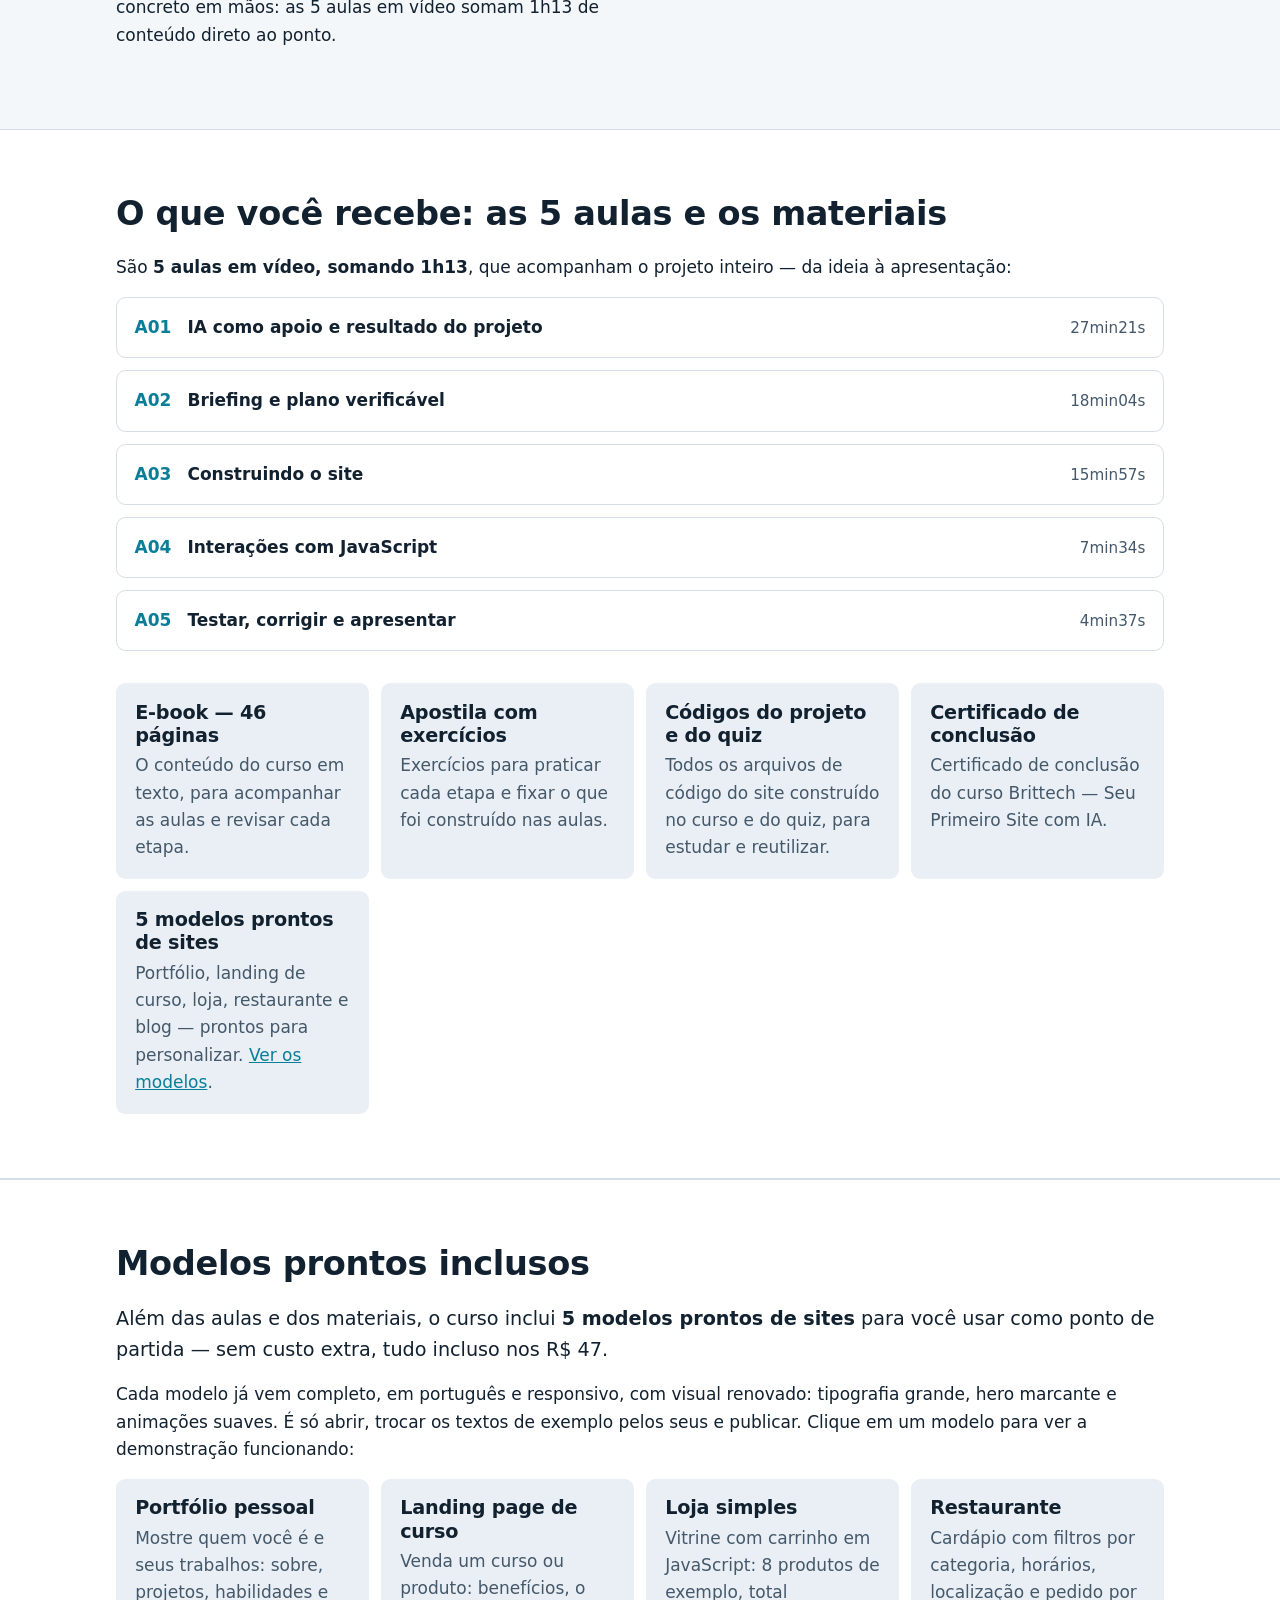
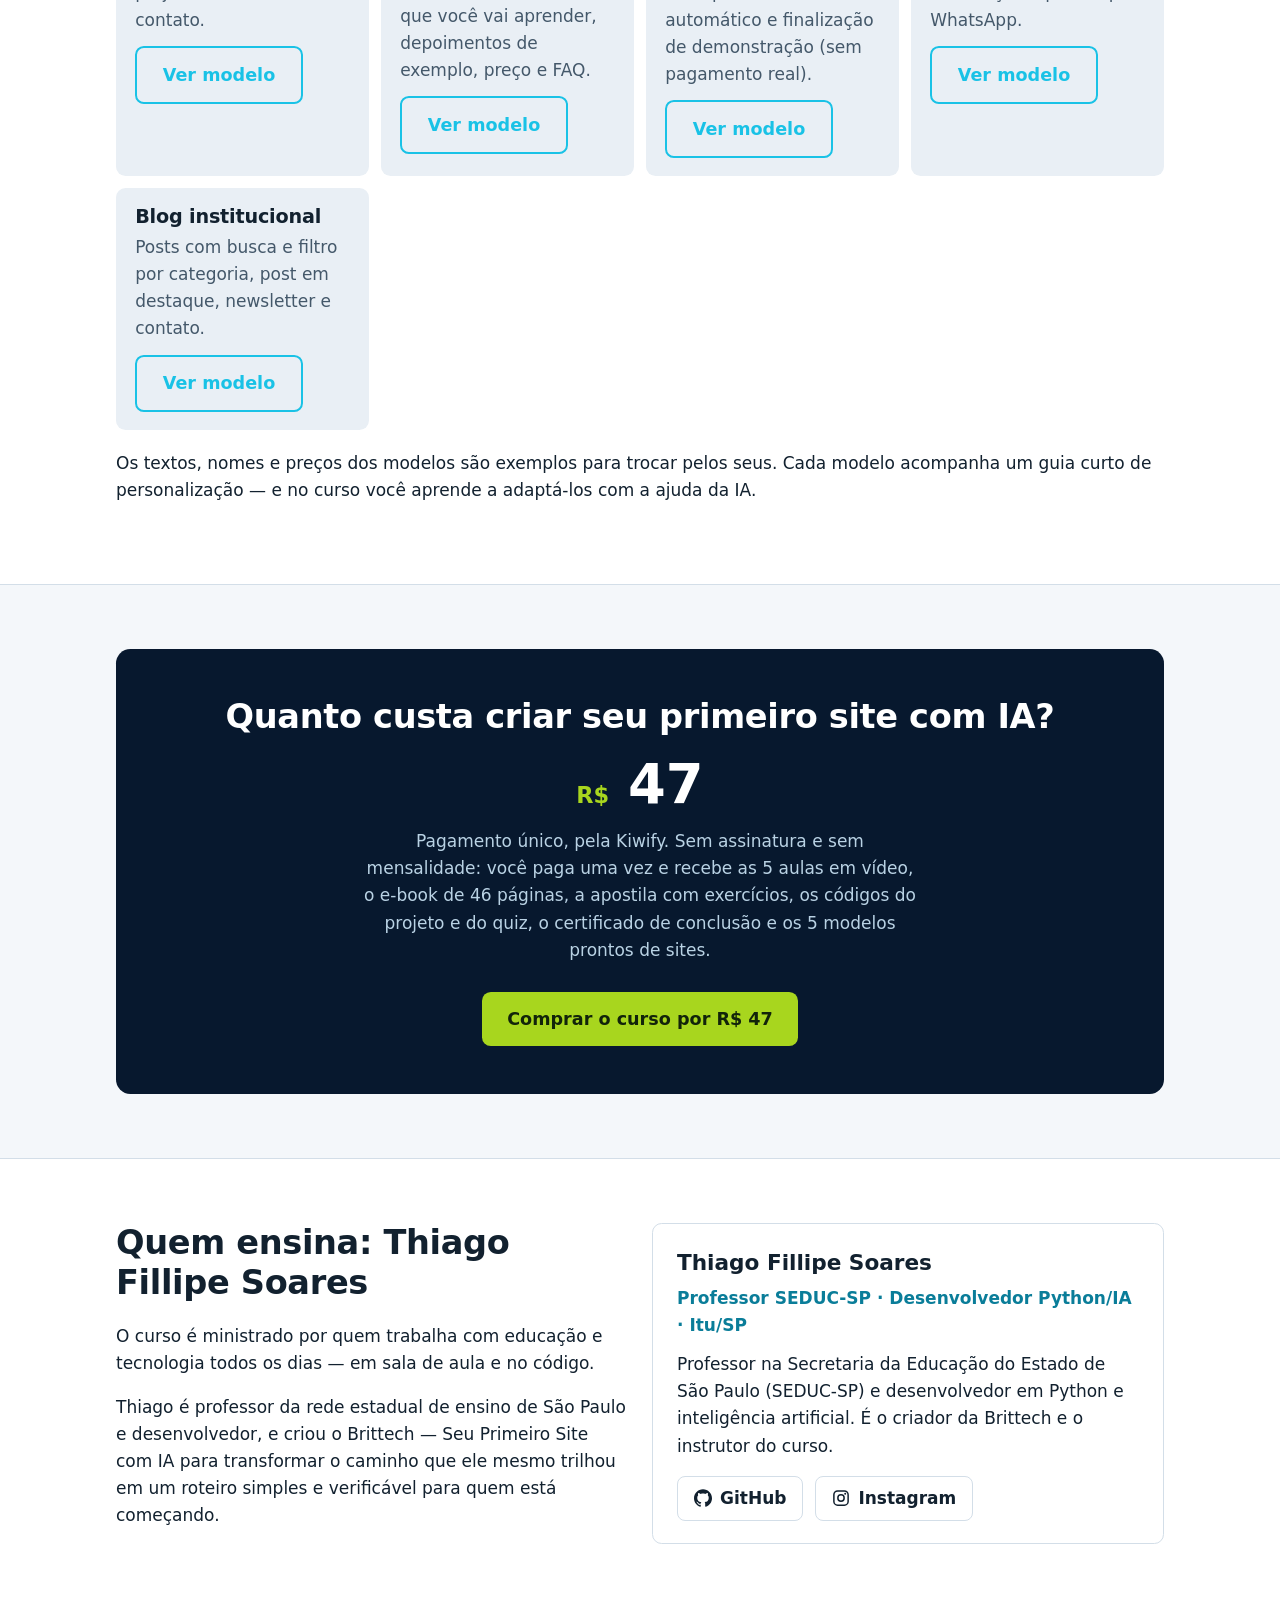
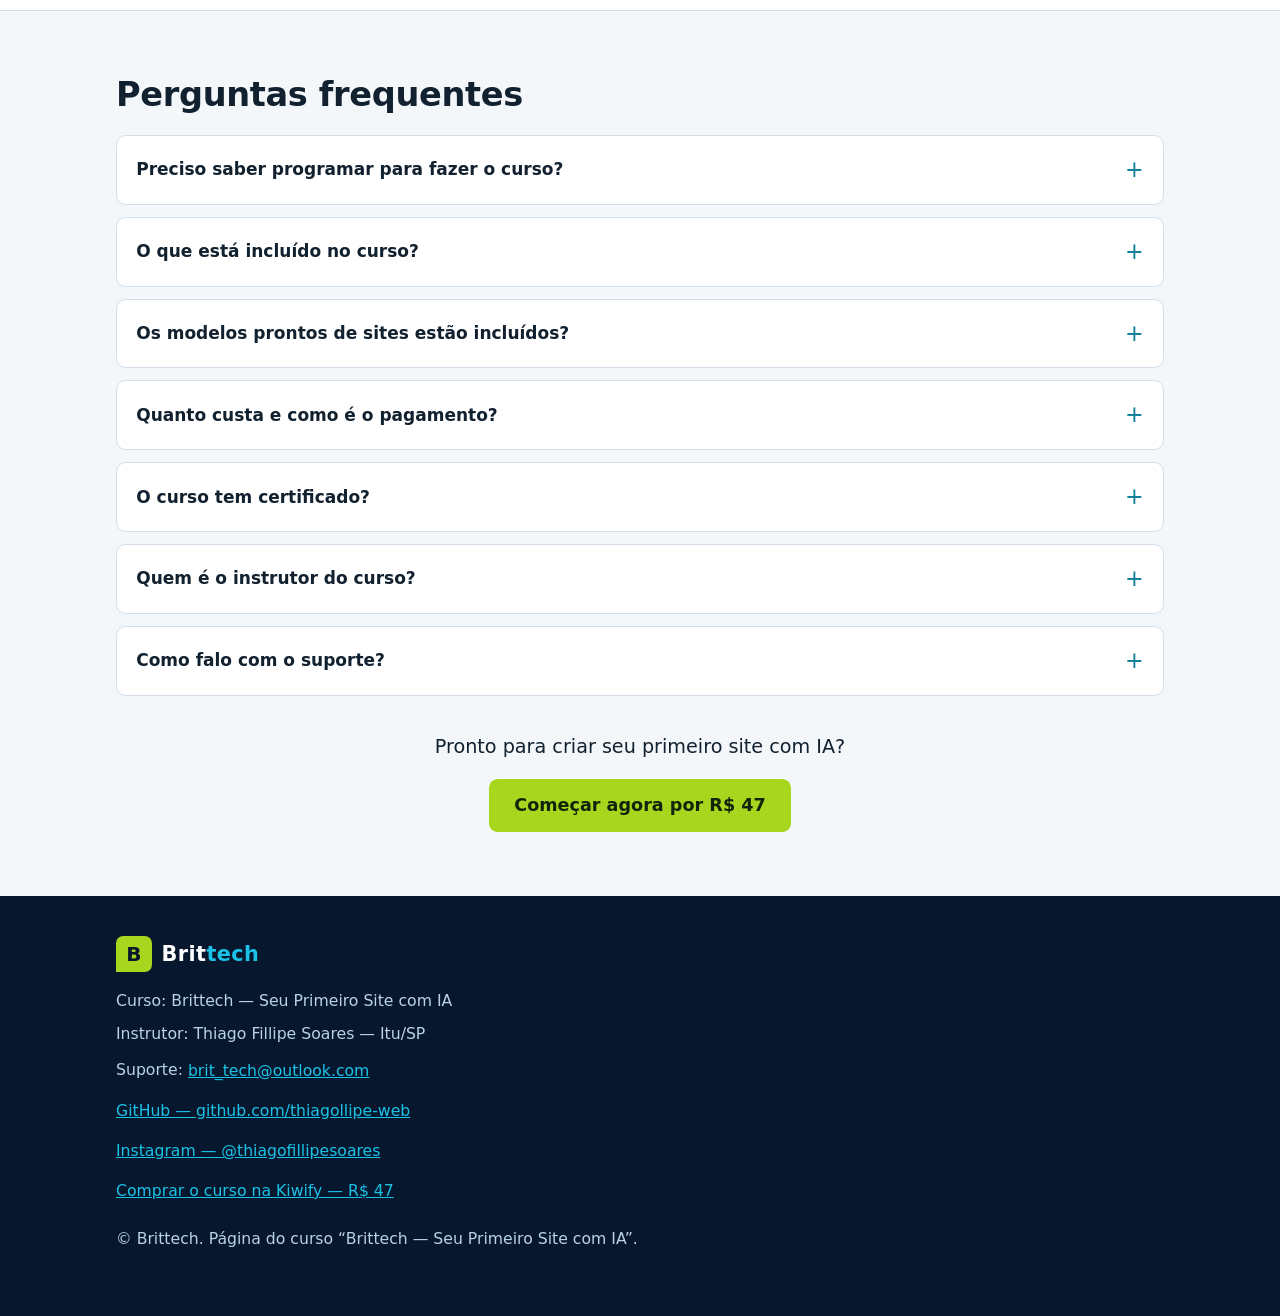
==== commit 7ae3362d: "Atualizar index.html com modelos v2 (visual renovado)" ====
--- a/index.html
+++ b/index.html
@@ -504,7 +504,7 @@
         <div class="wrap">
           <h2 id="modelos">Modelos prontos inclusos</h2>
           <p class="lead">Além das aulas e dos materiais, o curso inclui <strong>5 modelos prontos de sites</strong> para você usar como ponto de partida — sem custo extra, tudo incluso nos R$ 47.</p>
-          <p>Cada modelo já vem completo, em português e responsivo. É só abrir, trocar os textos de exemplo pelos seus e publicar. Clique em um modelo para ver a demonstração funcionando:</p>
+          <p>Cada modelo já vem completo, em português e responsivo, com visual renovado: tipografia grande, hero marcante e animações suaves. É só abrir, trocar os textos de exemplo pelos seus e publicar. Clique em um modelo para ver a demonstração funcionando:</p>
           <div class="includes">
             <div class="include-item">
               <h3>Portfólio pessoal</h3>
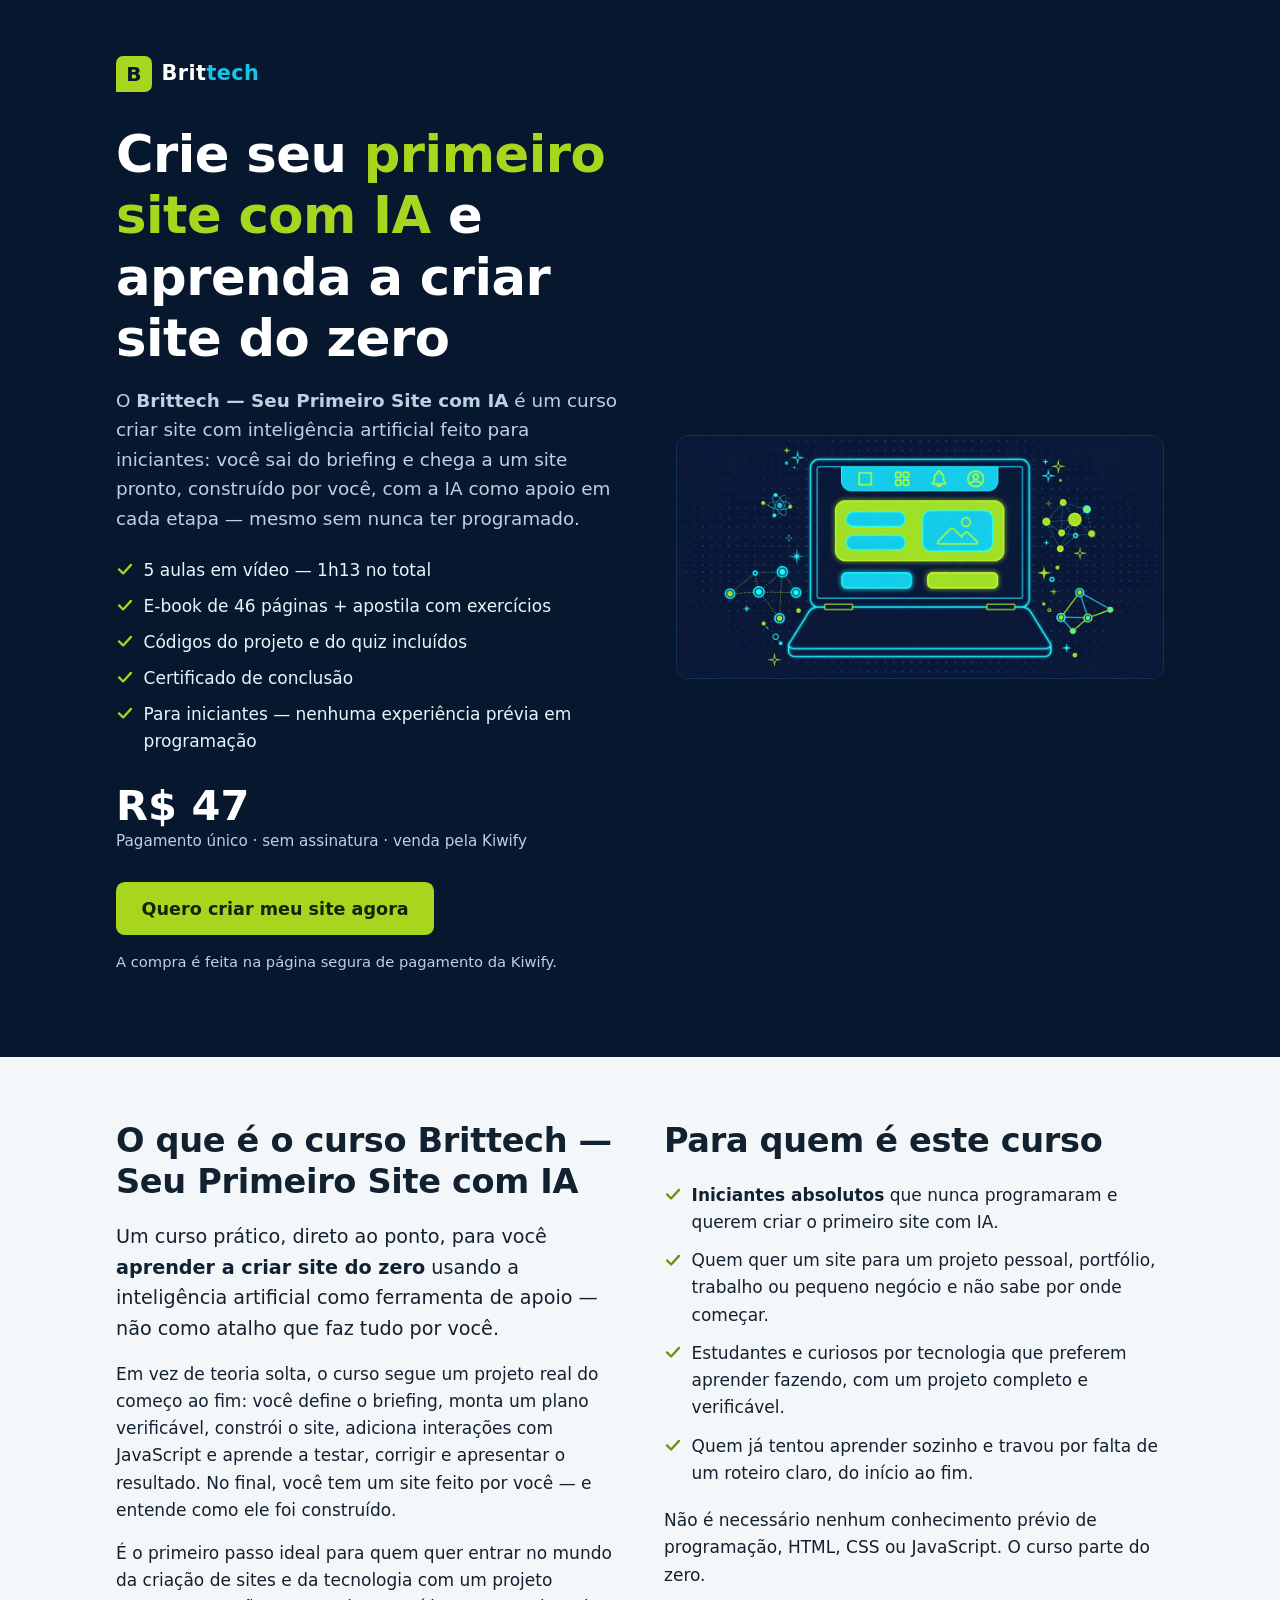
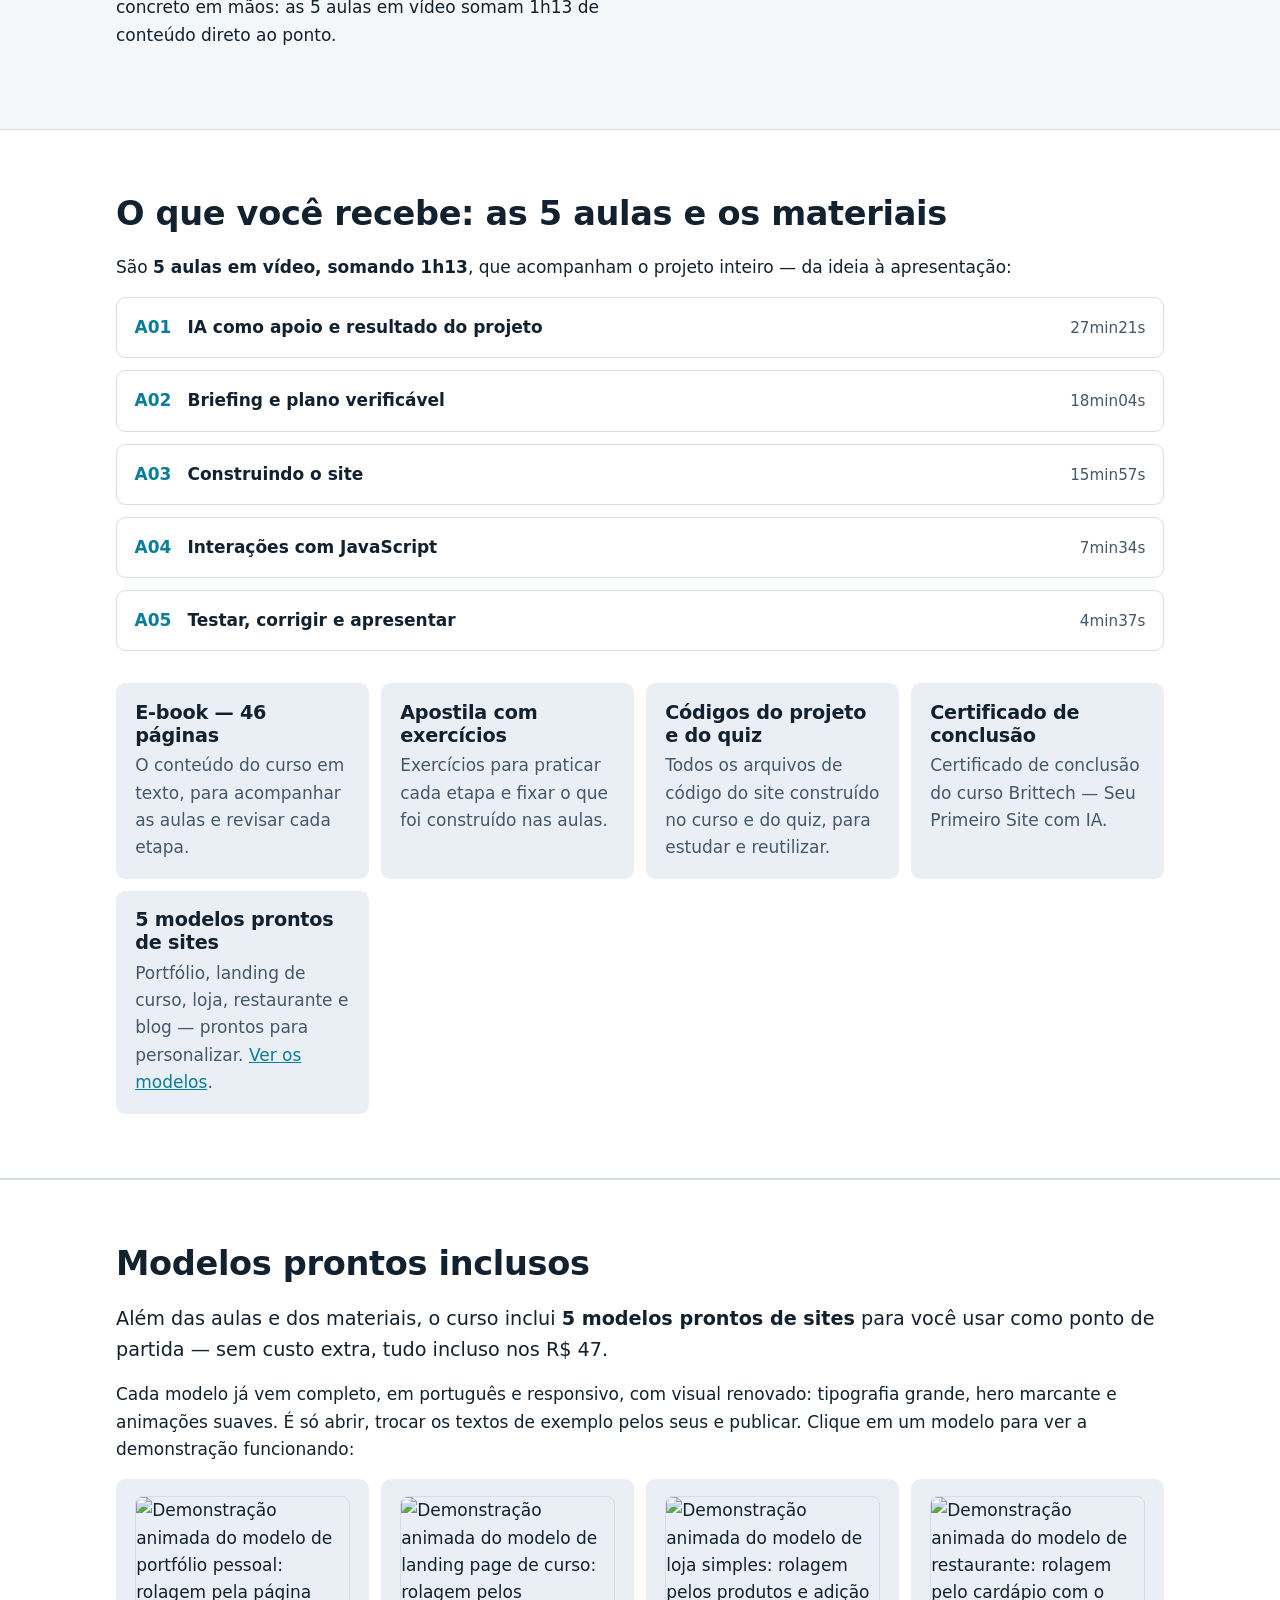
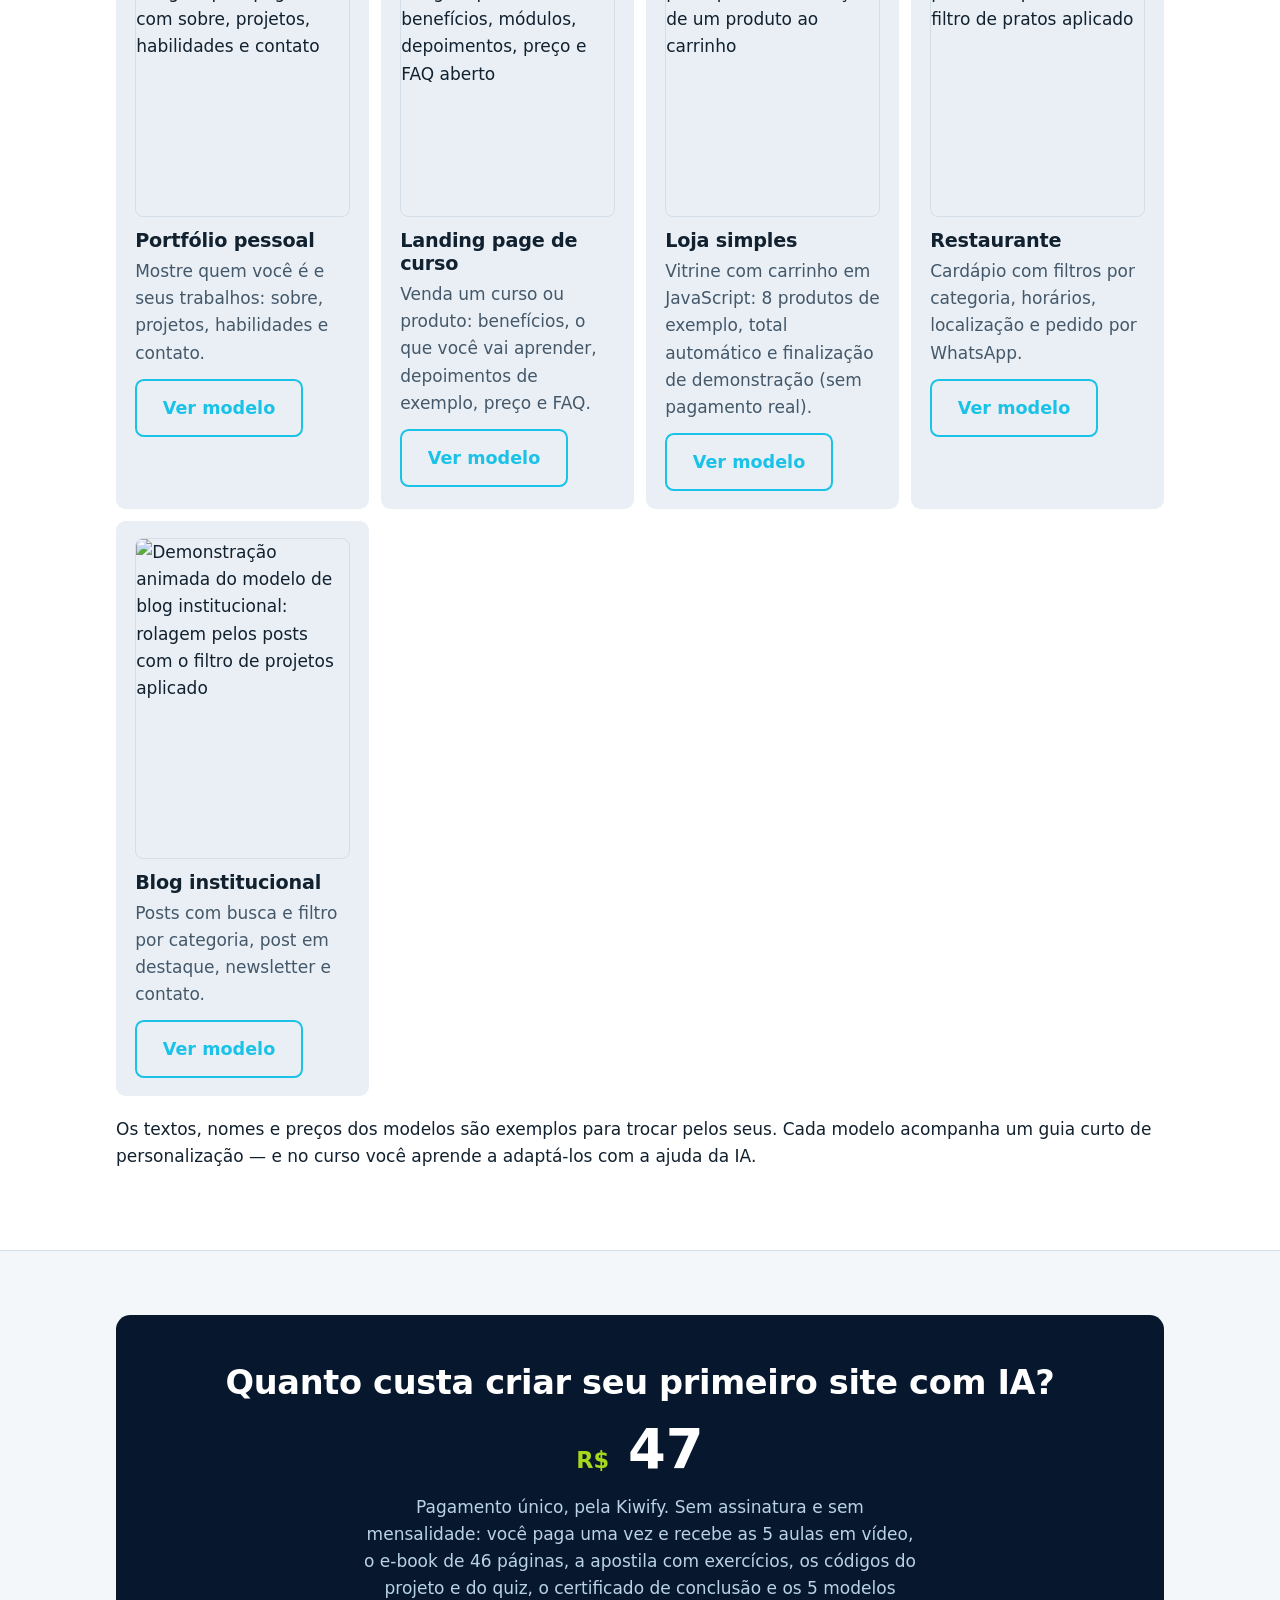
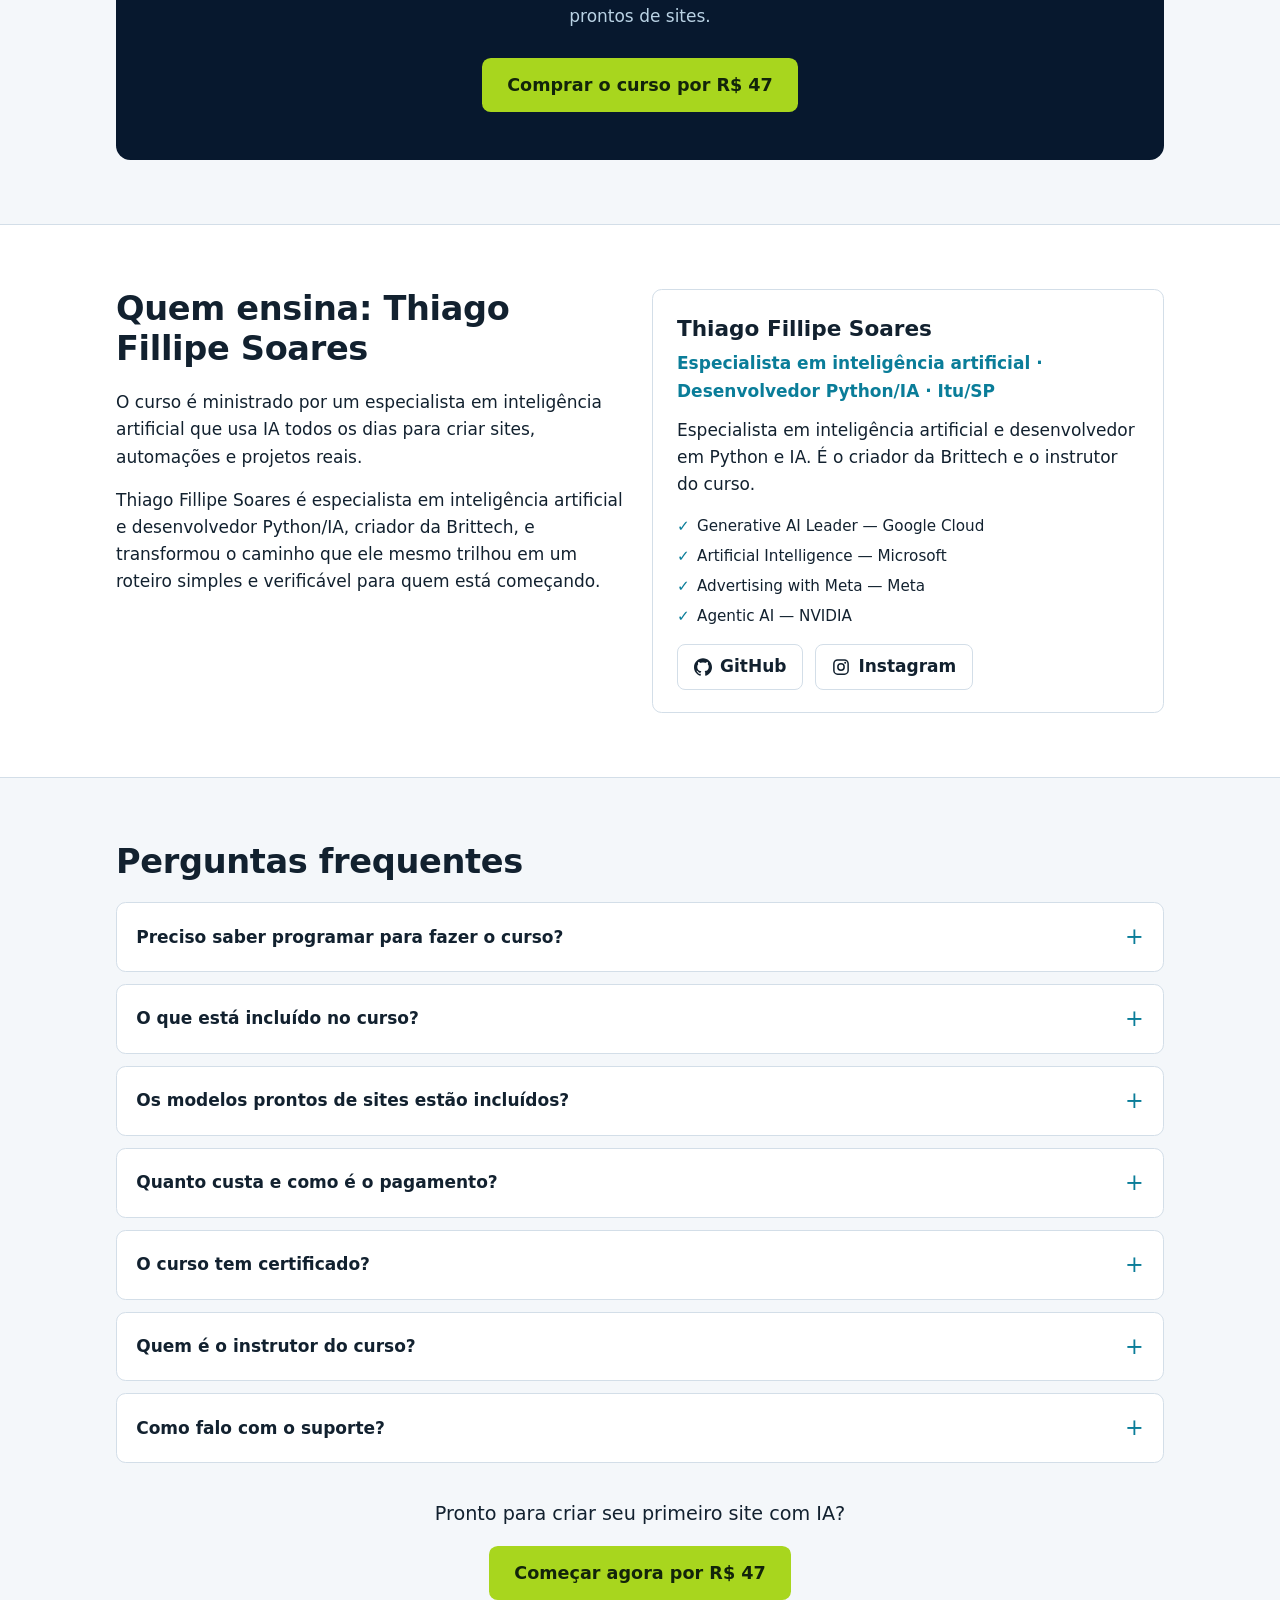
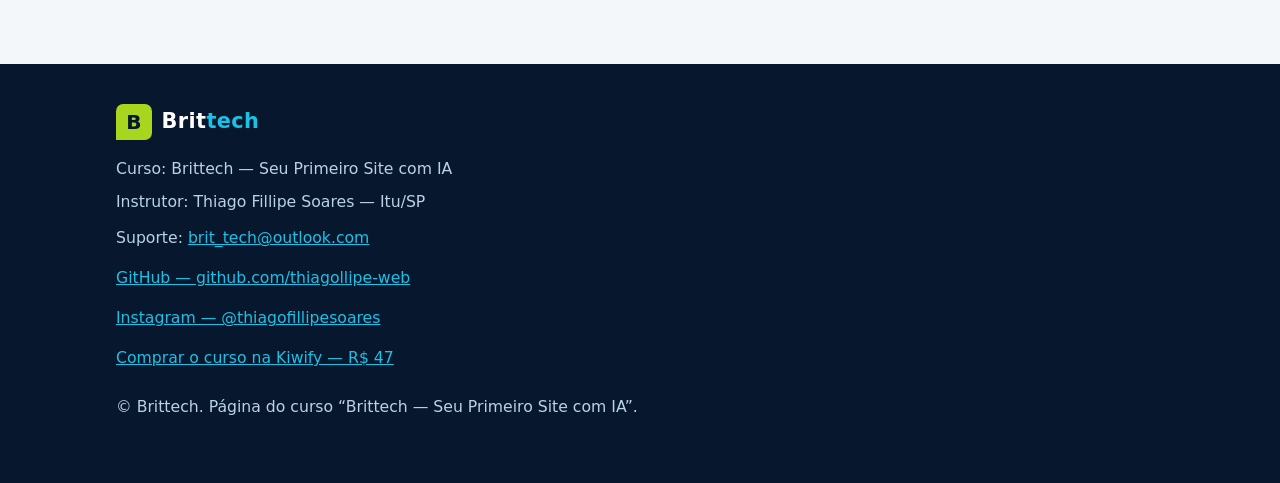
==== commit 621aa5b8: "Atualizar index.html: instrutor especialista em IA e GIFs dos modelos" ====
--- a/index.html
+++ b/index.html
@@ -49,7 +49,13 @@
         "instructor": {
           "@type": "Person",
           "name": "Thiago Fillipe Soares",
-          "jobTitle": "Professor SEDUC-SP e desenvolvedor Python/IA",
+          "jobTitle": "Especialista em inteligência artificial e desenvolvedor Python/IA",
+          "hasCredential": [
+            { "@type": "EducationalOccupationalCredential", "name": "Generative AI Leader", "recognizedBy": { "@type": "Organization", "name": "Google Cloud" } },
+            { "@type": "EducationalOccupationalCredential", "name": "Artificial Intelligence", "recognizedBy": { "@type": "Organization", "name": "Microsoft" } },
+            { "@type": "EducationalOccupationalCredential", "name": "Advertising with Meta", "recognizedBy": { "@type": "Organization", "name": "Meta" } },
+            { "@type": "EducationalOccupationalCredential", "name": "Agentic AI", "recognizedBy": { "@type": "Organization", "name": "NVIDIA" } }
+          ],
           "address": {
             "@type": "PostalAddress",
             "addressLocality": "Itu",
@@ -121,7 +127,7 @@
           "name": "Quem é o instrutor do curso?",
           "acceptedAnswer": {
             "@type": "Answer",
-            "text": "Thiago Fillipe Soares, professor da rede estadual de São Paulo (SEDUC-SP) e desenvolvedor em Python e inteligência artificial, de Itu/SP."
+            "text": "Thiago Fillipe Soares, especialista em inteligência artificial e desenvolvedor em Python e IA, de Itu/SP. Certificações: Generative AI Leader (Google Cloud), Artificial Intelligence (Microsoft), Advertising with Meta (Meta) e Agentic AI (NVIDIA)."
           }
         },
         {
@@ -288,6 +294,7 @@
       }
       .include-item h3 { margin-bottom: 0.35rem; }
       .include-item p { margin: 0; color: var(--ink-soft); }
+      .modelo-gif { display: block; width: 100%; height: auto; border-radius: 0.5rem; margin-bottom: 0.75rem; border: 1px solid var(--line); }
 
       /* Price block */
       .price-block {
@@ -308,6 +315,9 @@
       }
       .instructor .name { font-size: 1.35rem; font-weight: 800; margin-bottom: 0.25rem; }
       .instructor .role { color: var(--cyan-dark); font-weight: 600; margin-bottom: 0.75rem; }
+      .instructor .certs { list-style: none; padding: 0; margin: 0.75rem 0 0; display: grid; gap: 0.35rem; }
+      .instructor .certs li { font-size: 0.95rem; padding-left: 1.25rem; position: relative; }
+      .instructor .certs li::before { content: "✓"; position: absolute; left: 0; color: var(--cyan-dark); font-weight: 800; }
       @media (prefers-color-scheme: dark) { .instructor .role { color: var(--cyan); } }
       .social-links { display: flex; flex-wrap: wrap; gap: 0.75rem; margin-top: 1rem; }
       .social-links a {
@@ -507,26 +517,31 @@
           <p>Cada modelo já vem completo, em português e responsivo, com visual renovado: tipografia grande, hero marcante e animações suaves. É só abrir, trocar os textos de exemplo pelos seus e publicar. Clique em um modelo para ver a demonstração funcionando:</p>
           <div class="includes">
             <div class="include-item">
+              <img class="modelo-gif" src="modelos/portfolio-pessoal/preview.gif" alt="Demonstração animada do modelo de portfólio pessoal: rolagem pela página com sobre, projetos, habilidades e contato" loading="lazy" width="480" height="720">
               <h3>Portfólio pessoal</h3>
               <p>Mostre quem você é e seus trabalhos: sobre, projetos, habilidades e contato.</p>
               <p style="margin-top:0.75rem"><a class="btn secondary" href="modelos/portfolio-pessoal/">Ver modelo</a></p>
             </div>
             <div class="include-item">
+              <img class="modelo-gif" src="modelos/landing-curso/preview.gif" alt="Demonstração animada do modelo de landing page de curso: rolagem pelos benefícios, módulos, depoimentos, preço e FAQ aberto" loading="lazy" width="480" height="720">
               <h3>Landing page de curso</h3>
               <p>Venda um curso ou produto: benefícios, o que você vai aprender, depoimentos de exemplo, preço e FAQ.</p>
               <p style="margin-top:0.75rem"><a class="btn secondary" href="modelos/landing-curso/">Ver modelo</a></p>
             </div>
             <div class="include-item">
+              <img class="modelo-gif" src="modelos/loja-simples/preview.gif" alt="Demonstração animada do modelo de loja simples: rolagem pelos produtos e adição de um produto ao carrinho" loading="lazy" width="480" height="720">
               <h3>Loja simples</h3>
               <p>Vitrine com carrinho em JavaScript: 8 produtos de exemplo, total automático e finalização de demonstração (sem pagamento real).</p>
               <p style="margin-top:0.75rem"><a class="btn secondary" href="modelos/loja-simples/">Ver modelo</a></p>
             </div>
             <div class="include-item">
+              <img class="modelo-gif" src="modelos/restaurante/preview.gif" alt="Demonstração animada do modelo de restaurante: rolagem pelo cardápio com o filtro de pratos aplicado" loading="lazy" width="480" height="720">
               <h3>Restaurante</h3>
               <p>Cardápio com filtros por categoria, horários, localização e pedido por WhatsApp.</p>
               <p style="margin-top:0.75rem"><a class="btn secondary" href="modelos/restaurante/">Ver modelo</a></p>
             </div>
             <div class="include-item">
+              <img class="modelo-gif" src="modelos/blog-institucional/preview.gif" alt="Demonstração animada do modelo de blog institucional: rolagem pelos posts com o filtro de projetos aplicado" loading="lazy" width="480" height="720">
               <h3>Blog institucional</h3>
               <p>Posts com busca e filtro por categoria, post em destaque, newsletter e contato.</p>
               <p style="margin-top:0.75rem"><a class="btn secondary" href="modelos/blog-institucional/">Ver modelo</a></p>
@@ -551,13 +566,19 @@
         <div class="wrap instructor">
           <div>
             <h2 id="instrutor">Quem ensina: Thiago Fillipe Soares</h2>
-            <p>O curso é ministrado por quem trabalha com educação e tecnologia todos os dias — em sala de aula e no código.</p>
-            <p>Thiago é professor da rede estadual de ensino de São Paulo e desenvolvedor, e criou o Brittech — Seu Primeiro Site com IA para transformar o caminho que ele mesmo trilhou em um roteiro simples e verificável para quem está começando.</p>
+            <p>O curso é ministrado por um especialista em inteligência artificial que usa IA todos os dias para criar sites, automações e projetos reais.</p>
+            <p>Thiago Fillipe Soares é especialista em inteligência artificial e desenvolvedor Python/IA, criador da Brittech, e transformou o caminho que ele mesmo trilhou em um roteiro simples e verificável para quem está começando.</p>
           </div>
           <div class="who">
             <p class="name">Thiago Fillipe Soares</p>
-            <p class="role">Professor SEDUC-SP · Desenvolvedor Python/IA · Itu/SP</p>
-            <p>Professor na Secretaria da Educação do Estado de São Paulo (SEDUC-SP) e desenvolvedor em Python e inteligência artificial. É o criador da Brittech e o instrutor do curso.</p>
+            <p class="role">Especialista em inteligência artificial · Desenvolvedor Python/IA · Itu/SP</p>
+            <p>Especialista em inteligência artificial e desenvolvedor em Python e IA. É o criador da Brittech e o instrutor do curso.</p>
+            <ul class="certs">
+              <li>Generative AI Leader — Google Cloud</li>
+              <li>Artificial Intelligence — Microsoft</li>
+              <li>Advertising with Meta — Meta</li>
+              <li>Agentic AI — NVIDIA</li>
+            </ul>
             <div class="social-links">
               <a href="https://github.com/thiagollipe-web" rel="noopener">
                 <svg width="18" height="18" viewBox="0 0 24 24" fill="currentColor" aria-hidden="true"><path d="M12 .297c-6.63 0-12 5.373-12 12 0 5.303 3.438 9.8 8.205 11.385.6.113.82-.258.82-.577 0-.285-.01-1.04-.015-2.04-3.338.724-4.042-1.61-4.042-1.61C4.422 18.07 3.633 17.7 3.633 17.7c-1.087-.744.084-.729.084-.729 1.205.084 1.838 1.236 1.838 1.236 1.07 1.835 2.809 1.305 3.495.998.108-.776.417-1.305.76-1.605-2.665-.3-5.466-1.332-5.466-5.93 0-1.31.465-2.38 1.235-3.22-.135-.303-.54-1.523.105-3.176 0 0 1.005-.322 3.3 1.23.96-.267 1.98-.399 3-.405 1.02.006 2.04.138 3 .405 2.28-1.552 3.285-1.23 3.285-1.23.645 1.653.24 2.873.12 3.176.765.84 1.23 1.91 1.23 3.22 0 4.61-2.805 5.625-5.475 5.92.42.36.81 1.096.81 2.22 0 1.606-.015 2.896-.015 3.286 0 .315.21.69.825.57C20.565 22.092 24 17.592 24 12.297c0-6.627-5.373-12-12-12"/></svg>
@@ -614,7 +635,7 @@
           <details>
             <summary>Quem é o instrutor do curso?</summary>
             <div class="answer">
-              <p>Thiago Fillipe Soares, professor da rede estadual de São Paulo (SEDUC-SP) e desenvolvedor em Python e inteligência artificial, de Itu/SP.</p>
+              <p>Thiago Fillipe Soares, especialista em inteligência artificial e desenvolvedor em Python e IA, de Itu/SP. Certificações: Generative AI Leader (Google Cloud), Artificial Intelligence (Microsoft), Advertising with Meta (Meta) e Agentic AI (NVIDIA).</p>
             </div>
           </details>
 
